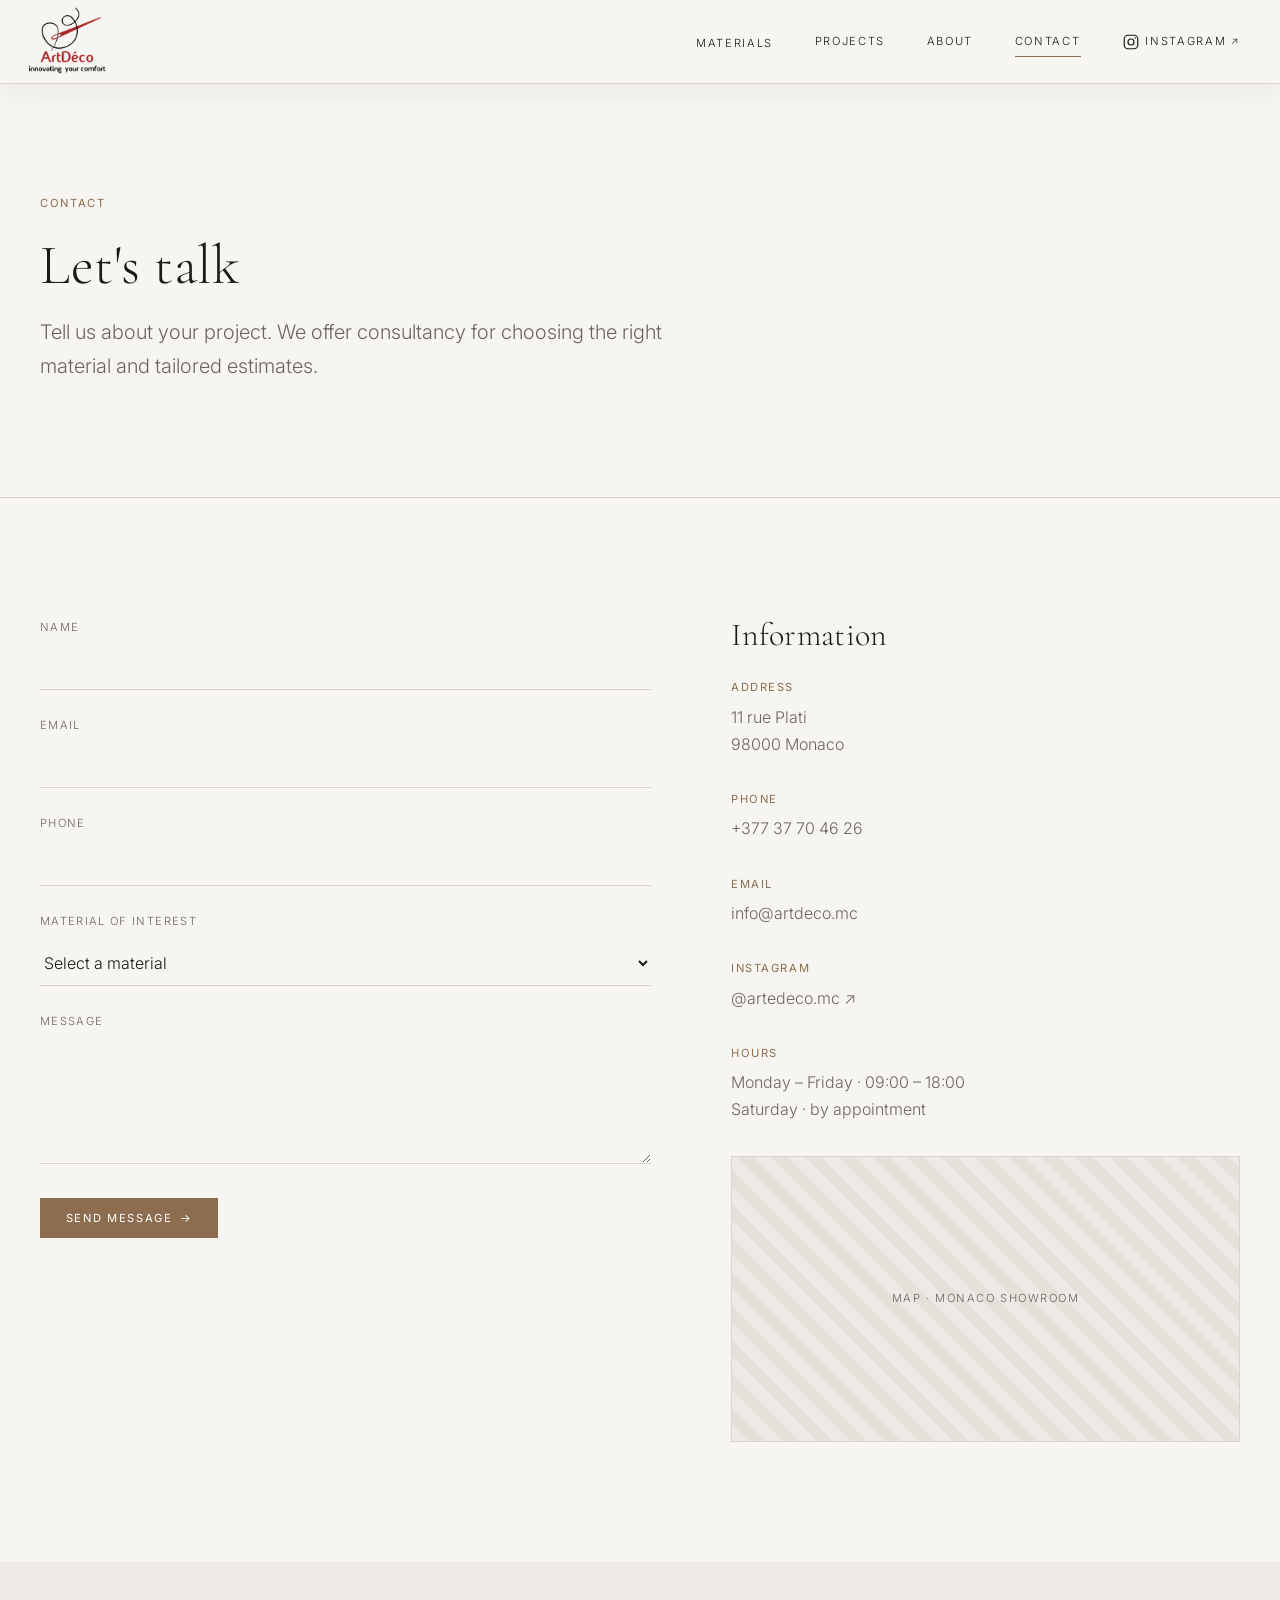
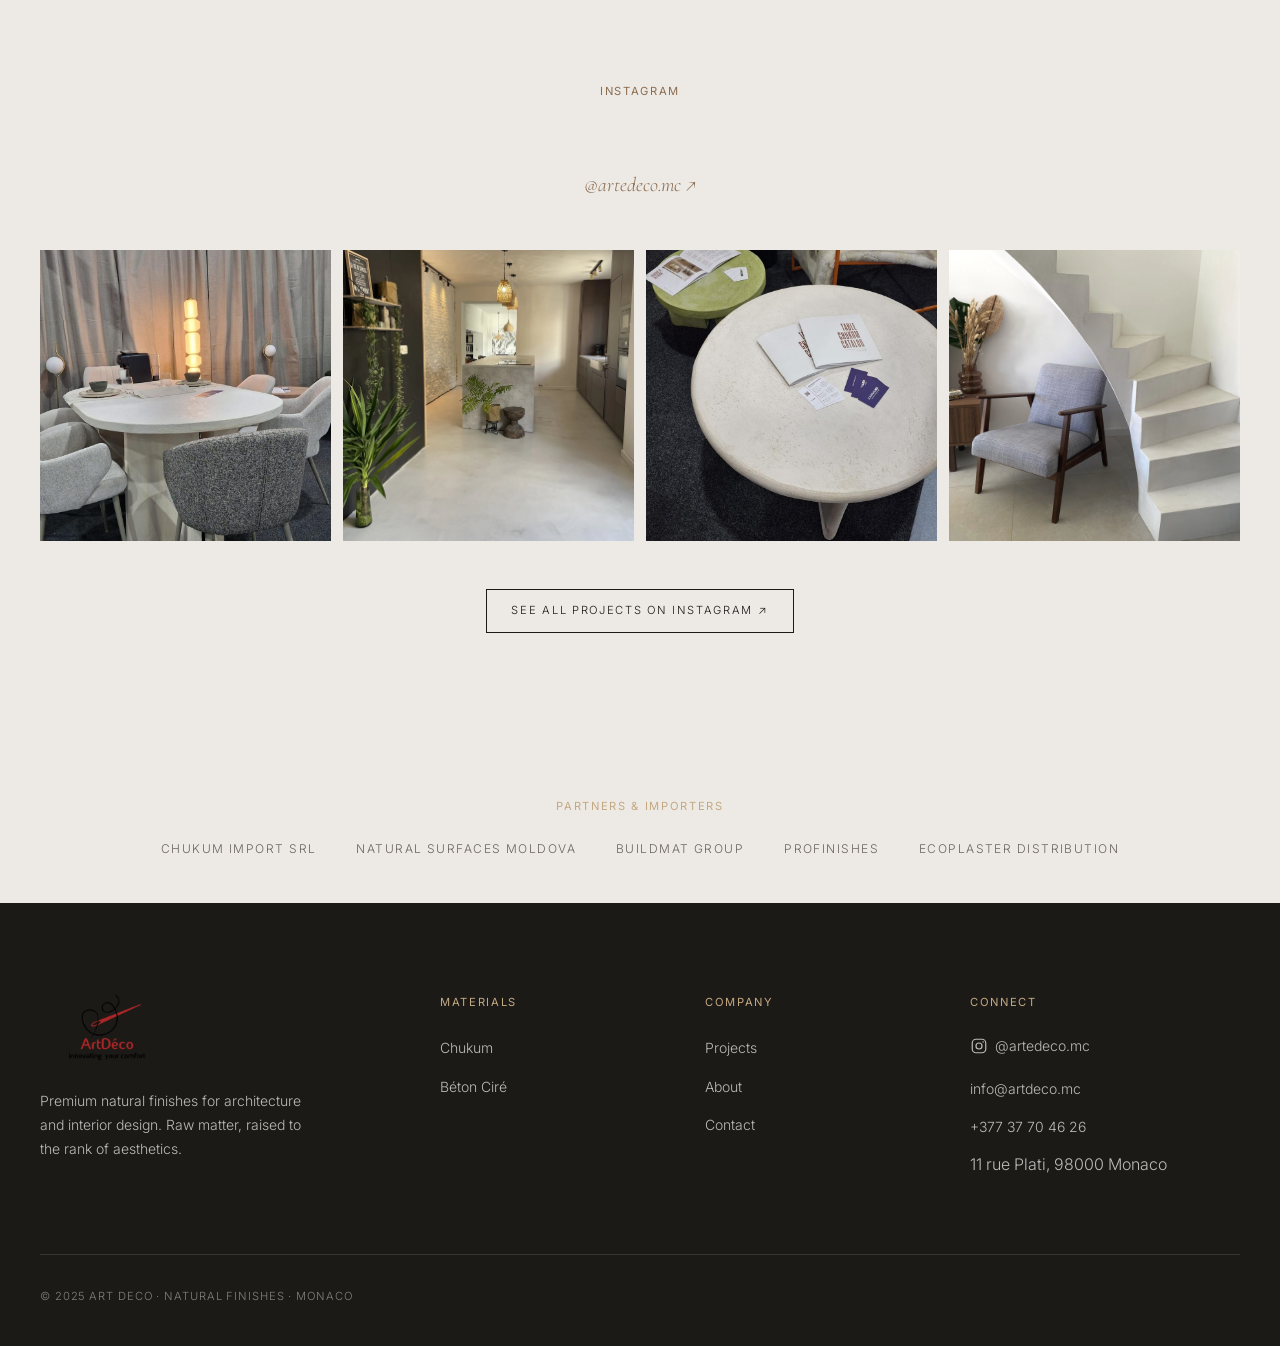
==== contact.html @ 6e1c8fa2 "first commit" ====
﻿<!DOCTYPE html>
<html lang="en">
<head>
  <meta charset="UTF-8" />
  <meta name="viewport" content="width=device-width, initial-scale=1.0" />
  <title>Contact — Art Deco</title>
  <meta name="description" content="Contact Art Deco in Monaco for consultancy and tailored quotes on Chukum and Béton Ciré." />
  <link rel="preconnect" href="https://fonts.googleapis.com" />
  <link rel="preconnect" href="https://fonts.gstatic.com" crossorigin />
  <link href="https://fonts.googleapis.com/css2?family=Cormorant+Garamond:ital,wght@0,300;0,400;0,600;1,300;1,400&family=Inter:wght@300;400&display=swap" rel="stylesheet" />
  <link rel="stylesheet" href="css/style.css" />
  <link rel="icon" type="image/svg+xml" href="images/logo/favicon.svg" />
  <link rel="icon" type="image/png" sizes="32x32" href="images/logo/favicon-32.png" />
  <link rel="icon" type="image/png" sizes="16x16" href="images/logo/favicon-16.png" />
</head>
<body>

  <header class="site-header solid">
    <div class="header-inner">
      <a href="index.html" class="logo"><img src="images/logo/logo-color.png" alt="Art Deco" class="logo-img" /></a>
      <nav class="main-nav" aria-label="Main navigation">
        <div class="has-mega">
          <a href="materiale.html" class="nav-link">Materials</a>
          <div class="mega-menu"><div class="mega-grid mega-grid--duo">
            <a href="material-chukum.html" class="mega-card"><div class="mega-thumb"><img src="poze%20chukum/WhatsApp%20Image%202026-05-12%20at%2009.40.22.jpeg" alt="Chukum texture" /></div><h4>Chukum</h4><p>Natural Mayan plaster</p></a>
            <a href="material-beton-cire.html" class="mega-card"><div class="mega-thumb"><img src="poze%20beton%20cire/BetonCire_SEO.jpg" alt="Béton Ciré texture" /></div><h4>Béton Ciré</h4><p>Contemporary continuous finish</p></a>
          </div>
          <hr style="border:none;border-top:1px solid var(--color-border);margin:16px 0 12px;" />
          <p style="font-size:10px;letter-spacing:0.12em;text-transform:uppercase;color:var(--color-text-muted,#9a9590);margin:0 0 10px;font-family:var(--font-body);">Accessible Alternatives</p>
          <div style="display:grid;grid-template-columns:1fr 1fr;gap:6px 20px;">
            <a href="material-tadelakt.html" style="font-family:var(--font-body);font-size:var(--text-xs,0.75rem);color:var(--color-ink);text-decoration:none;padding:4px 0;letter-spacing:0.06em;text-transform:uppercase;">Tadelakt</a>
            <a href="material-marmorino.html" style="font-family:var(--font-body);font-size:var(--text-xs,0.75rem);color:var(--color-ink);text-decoration:none;padding:4px 0;letter-spacing:0.06em;text-transform:uppercase;">Marmorino</a>
            <a href="material-microciment.html" style="font-family:var(--font-body);font-size:var(--text-xs,0.75rem);color:var(--color-ink);text-decoration:none;padding:4px 0;letter-spacing:0.06em;text-transform:uppercase;">Microciment</a>
            <a href="material-var-argila.html" style="font-family:var(--font-body);font-size:var(--text-xs,0.75rem);color:var(--color-ink);text-decoration:none;padding:4px 0;letter-spacing:0.06em;text-transform:uppercase;">Lime + Clay</a>
            <a href="material-canepa-var.html" style="font-family:var(--font-body);font-size:var(--text-xs,0.75rem);color:var(--color-ink);text-decoration:none;padding:4px 0;letter-spacing:0.06em;text-transform:uppercase;">Hemp + Lime</a>
          </div>
          </div>
        </div>
        <a href="proiecte.html" class="nav-link">Projects</a>
        <a href="despre.html" class="nav-link">About</a>
        <a href="contact.html" class="nav-link is-active">Contact</a>
        <a href="https://www.instagram.com/artedeco.mc/" target="_blank" rel="noopener noreferrer" class="nav-link nav-social" aria-label="Instagram @artedeco.mc">
          <svg viewBox="0 0 24 24" fill="none" stroke="currentColor" stroke-width="1.6" aria-hidden="true"><rect x="3" y="3" width="18" height="18" rx="5"/><circle cx="12" cy="12" r="4"/><circle cx="17.5" cy="6.5" r="1" fill="currentColor" stroke="none"/></svg>
          Instagram <span class="ext">↗</span>
        </a>
      </nav>
      <button class="hamburger" aria-label="Open menu" aria-expanded="false"><span></span><span></span><span></span></button>
    </div>
  </header>

  <nav class="mobile-nav" aria-label="Mobile navigation">
    <a href="materiale.html">Materials</a>
    <a href="material-tadelakt.html">Tadelakt</a>
    <a href="material-marmorino.html">Marmorino</a>
    <a href="material-microciment.html">Microciment</a>
    <a href="material-var-argila.html">Lime + Clay</a>
    <a href="material-canepa-var.html">Hemp + Lime</a>
    <a href="proiecte.html">Projects</a><a href="despre.html">About</a><a href="contact.html">Contact</a><a href="https://www.instagram.com/artedeco.mc/" target="_blank" rel="noopener noreferrer">Instagram ↗</a>
  </nav>

  <section class="page-hero">
    <div class="container">
      <p class="eyebrow">Contact</p>
      <h1>Let's talk</h1>
      <p class="lead">Tell us about your project. We offer consultancy for choosing the right material and tailored estimates.</p>
    </div>
  </section>

  <section class="section">
    <div class="container">
      <div class="contact-split">
        <!-- FORM -->
        <form class="contact-form" novalidate>
          <div class="form-row">
            <label for="name">Name</label>
            <input type="text" id="name" name="name" autocomplete="name" required />
          </div>
          <div class="form-row">
            <label for="email">Email</label>
            <input type="email" id="email" name="email" autocomplete="email" required />
          </div>
          <div class="form-row">
            <label for="phone">Phone</label>
            <input type="tel" id="phone" name="phone" autocomplete="tel" />
          </div>
          <div class="form-row">
            <label for="material">Material of interest</label>
            <select id="material" name="material">
              <option value="">Select a material</option>
              <option value="chukum">Chukum</option>
              <option value="beton-cire">Béton Ciré</option>
              <option value="both">Both</option>
            </select>
          </div>
          <div class="form-row">
            <label for="message">Message</label>
            <textarea id="message" name="message" rows="5"></textarea>
          </div>
          <button type="submit" class="btn btn--accent">Send message <span class="arrow">→</span></button>
          <p class="form-note" role="status" aria-live="polite" style="margin-top:1.2rem;font-size:var(--text-sm);"></p>
        </form>

        <!-- INFO -->
        <div class="contact-info reveal">
          <h3>Information</h3>
          <div class="contact-block">
            <h5>Address</h5>
            <p>11 rue Plati<br />98000 Monaco</p>
          </div>
          <div class="contact-block">
            <h5>Phone</h5>
            <p><a href="tel:+37737704626">+377 37 70 46 26</a></p>
          </div>
          <div class="contact-block">
            <h5>Email</h5>
            <p><a href="mailto:info@artdeco.mc">info@artdeco.mc</a></p>
          </div>
          <div class="contact-block">
            <h5>Instagram</h5>
            <p><a href="https://www.instagram.com/artedeco.mc/" target="_blank" rel="noopener noreferrer">@artedeco.mc ↗</a></p>
          </div>
          <div class="contact-block">
            <h5>Hours</h5>
            <p>Monday – Friday · 09:00 – 18:00<br />Saturday · by appointment</p>
          </div>
          <div class="map-placeholder" aria-label="Showroom location map">Map · Monaco Showroom</div>
        </div>
      </div>
    </div>
  </section>

  <!-- INSTAGRAM -->
  <section class="instagram-section section--surface">
    <div class="container">
      <p class="eyebrow">Instagram</p>
      <h2 class="section-title reveal">Follow the process</h2>
      <p class="instagram-handle reveal">
        <a href="https://www.instagram.com/artedeco.mc/" target="_blank" rel="noopener noreferrer">@artedeco.mc ↗</a>
      </p>
      <div class="instagram-grid reveal">
        <a href="https://www.instagram.com/artedeco.mc/" target="_blank" rel="noopener noreferrer" class="ig-item"><img src="poze%20chukum/WhatsApp%20Image%202026-05-12%20at%2009.40.25%20(3).jpeg" alt="Chukum project" /><span class="ig-icon"><svg width="30" height="30" viewBox="0 0 24 24" fill="none" stroke="currentColor" stroke-width="1.6"><rect x="3" y="3" width="18" height="18" rx="5"/><circle cx="12" cy="12" r="4"/><circle cx="17.5" cy="6.5" r="1" fill="currentColor" stroke="none"/></svg></span></a>
        <a href="https://www.instagram.com/artedeco.mc/" target="_blank" rel="noopener noreferrer" class="ig-item"><img src="poze%20beton%20cire/5636.webp" alt="Béton Ciré project" /><span class="ig-icon"><svg width="30" height="30" viewBox="0 0 24 24" fill="none" stroke="currentColor" stroke-width="1.6"><rect x="3" y="3" width="18" height="18" rx="5"/><circle cx="12" cy="12" r="4"/><circle cx="17.5" cy="6.5" r="1" fill="currentColor" stroke="none"/></svg></span></a>
        <a href="https://www.instagram.com/artedeco.mc/" target="_blank" rel="noopener noreferrer" class="ig-item"><img src="poze%20chukum/WhatsApp%20Image%202026-05-12%20at%2009.40.25%20(4).jpeg" alt="Finish texture" /><span class="ig-icon"><svg width="30" height="30" viewBox="0 0 24 24" fill="none" stroke="currentColor" stroke-width="1.6"><rect x="3" y="3" width="18" height="18" rx="5"/><circle cx="12" cy="12" r="4"/><circle cx="17.5" cy="6.5" r="1" fill="currentColor" stroke="none"/></svg></span></a>
        <a href="https://www.instagram.com/artedeco.mc/" target="_blank" rel="noopener noreferrer" class="ig-item"><img src="poze%20beton%20cire/5839.webp" alt="Material application" /><span class="ig-icon"><svg width="30" height="30" viewBox="0 0 24 24" fill="none" stroke="currentColor" stroke-width="1.6"><rect x="3" y="3" width="18" height="18" rx="5"/><circle cx="12" cy="12" r="4"/><circle cx="17.5" cy="6.5" r="1" fill="currentColor" stroke="none"/></svg></span></a>
      </div>
      <a href="https://www.instagram.com/artedeco.mc/" target="_blank" rel="noopener noreferrer" class="btn-outline">See all projects on Instagram ↗</a>
    </div>
  </section>

  <section class="partners-strip">
    <p class="eyebrow">Partners &amp; Importers</p>
    <div class="partners-list"><span>Chukum Import SRL</span><span>Natural Surfaces Moldova</span><span>BuildMat Group</span><span>ProFinishes</span><span>EcoPlaster Distribution</span></div>
  </section>

  <footer class="site-footer">
    <div class="container">
      <div class="footer-grid">
        <div class="footer-col"><a href="index.html" class="logo"><img src="images/logo/logo-color.png" alt="Art Deco" class="logo-img" /></a><p class="footer-tag">Premium natural finishes for architecture and interior design. Raw matter, raised to the rank of aesthetics.</p></div>
        <div class="footer-col"><h5>Materials</h5><ul><li><a href="material-chukum.html">Chukum</a></li><li><a href="material-beton-cire.html">Béton Ciré</a></li></ul></div>
        <div class="footer-col"><h5>Company</h5><ul><li><a href="proiecte.html">Projects</a></li><li><a href="despre.html">About</a></li><li><a href="contact.html">Contact</a></li></ul></div>
        <div class="footer-col footer-social"><h5>Connect</h5><ul><li><a href="https://www.instagram.com/artedeco.mc/" target="_blank" rel="noopener noreferrer"><svg viewBox="0 0 24 24" fill="none" stroke="currentColor" stroke-width="1.6" aria-hidden="true"><rect x="3" y="3" width="18" height="18" rx="5"/><circle cx="12" cy="12" r="4"/><circle cx="17.5" cy="6.5" r="1" fill="currentColor" stroke="none"/></svg>@artedeco.mc</a></li><li><a href="mailto:info@artdeco.mc">info@artdeco.mc</a></li><li><a href="tel:+37737704626">+377 37 70 46 26</a></li><li>11 rue Plati, 98000 Monaco</li></ul></div>
      </div>
      <div class="footer-bottom">© 2025 Art Deco · Natural Finishes · Monaco</div>
    </div>
  </footer>

  <script src="js/main.js"></script>
</body>
</html>
---- css/style.css ----
/* ===========================================================
   ART DECO — Finisaje Naturale
   Global stylesheet (vanilla CSS)
   =========================================================== */

/* ---------- DESIGN TOKENS ---------- */
:root {
  /* Colors */
  --color-bg: #F7F5F2;
  --color-surface: #EDEAE5;
  --color-ink: #1C1A17;
  --color-ink-muted: #6B6560;
  --color-accent: #8C6D4F;
  --color-accent-light: #C4A882;
  --color-border: #D9D4CE;
  --color-white: #FFFFFF;

  /* Typography scale */
  --text-xs: 0.7rem;
  --text-sm: 0.875rem;
  --text-base: 1rem;
  --text-lg: 1.25rem;
  --text-xl: 2rem;
  --text-2xl: 3.5rem;
  --text-3xl: 6rem;

  /* Fonts */
  --font-display: 'Cormorant Garamond', Georgia, serif;
  --font-body: 'Inter', system-ui, sans-serif;

  /* Layout */
  --max-width: 1400px;
  --gutter: 40px;
  --header-h: 84px;

  /* Motion */
  --ease: cubic-bezier(0.22, 0.61, 0.36, 1);
}

/* ---------- RESET ---------- */
*,
*::before,
*::after { box-sizing: border-box; }

html { scroll-behavior: smooth; -webkit-text-size-adjust: 100%; }

body {
  margin: 0;
  font-family: var(--font-body);
  font-weight: 300;
  font-size: var(--text-base);
  line-height: 1.7;
  color: var(--color-ink);
  background: var(--color-bg);
  -webkit-font-smoothing: antialiased;
  text-rendering: optimizeLegibility;
}

img { display: block; max-width: 100%; height: auto; }

a { color: inherit; text-decoration: none; transition: color 0.3s var(--ease); }

h1, h2, h3, h4 {
  font-family: var(--font-display);
  font-weight: 300;
  margin: 0;
  line-height: 1.08;
  letter-spacing: 0.01em;
}

p { margin: 0 0 1.2em; }

button { font-family: inherit; cursor: pointer; }

/* Visible focus for accessibility */
a:focus-visible,
button:focus-visible,
input:focus-visible,
select:focus-visible,
textarea:focus-visible {
  outline: 2px solid var(--color-accent);
  outline-offset: 3px;
}

/* ---------- HELPERS ---------- */
.container {
  max-width: var(--max-width);
  margin: 0 auto;
  padding: 0 var(--gutter);
  width: 100%;
}

.eyebrow {
  font-family: var(--font-body);
  font-weight: 400;
  font-size: var(--text-xs);
  text-transform: uppercase;
  letter-spacing: 0.15em;
  color: var(--color-accent);
  margin: 0 0 1.4rem;
}

.section {
  padding: 120px 0;
}

.section--surface { background: var(--color-surface); }

.section-title {
  font-size: var(--text-xl);
  font-weight: 300;
  max-width: 18ch;
}

.lead {
  font-size: var(--text-lg);
  font-weight: 300;
  color: var(--color-ink-muted);
  max-width: 60ch;
}

.italic { font-style: italic; }

/* ---------- BUTTONS ---------- */
.btn {
  display: inline-flex;
  align-items: center;
  gap: 0.6em;
  font-family: var(--font-body);
  font-size: var(--text-xs);
  text-transform: uppercase;
  letter-spacing: 0.15em;
  padding: 1.05em 2.2em;
  border: 1px solid var(--color-ink);
  background: transparent;
  color: var(--color-ink);
  transition: background 0.4s var(--ease), color 0.4s var(--ease), border-color 0.4s var(--ease);
}
.btn:hover { background: var(--color-ink); color: var(--color-white); }

.btn--light { border-color: var(--color-white); color: var(--color-white); }
.btn--light:hover { background: var(--color-white); color: var(--color-ink); }

.btn--accent { border-color: var(--color-accent); background: var(--color-accent); color: var(--color-white); }
.btn--accent:hover { background: transparent; color: var(--color-accent); }

.text-link {
  font-family: var(--font-body);
  font-size: var(--text-xs);
  text-transform: uppercase;
  letter-spacing: 0.14em;
  color: var(--color-ink);
  display: inline-flex;
  align-items: center;
  gap: 0.5em;
}
.text-link .arrow { transition: transform 0.35s var(--ease); }
.text-link:hover { color: var(--color-accent); }
.text-link:hover .arrow { transform: translateX(6px); }

/* ===========================================================
   HEADER / NAV
   =========================================================== */
.site-header {
  position: fixed;
  top: 0; left: 0; right: 0;
  z-index: 100;
  height: var(--header-h);
  display: flex;
  align-items: center;
  border-bottom: 1px solid var(--color-border);
  background: transparent;
  transition: background 0.4s var(--ease), box-shadow 0.4s var(--ease), border-color 0.4s var(--ease);
}
.site-header.scrolled,
.site-header.solid {
  background: var(--color-bg);
  box-shadow: 0 6px 30px rgba(28, 26, 23, 0.06);
}
/* When over a dark hero, text is white until scrolled */
.site-header.on-dark:not(.scrolled) { color: var(--color-white); border-color: transparent; }
.site-header.on-dark:not(.scrolled) .nav-link { color: var(--color-white); }
.site-header.on-dark:not(.scrolled) .logo-img { filter: none; }
.site-header.on-dark:not(.scrolled) .hamburger span { background: var(--color-white); }

.header-inner {
  display: flex;
  align-items: center;
  justify-content: flex-start;
  width: 100%;
  padding: 0 var(--gutter) 0 0;
}

.logo {
  white-space: nowrap;
  display: inline-flex;
  align-items: center;
  margin-right: auto;
  flex-shrink: 0;
  padding-left: 20px;
}
.logo-img {
  height: 72px;
  width: auto;
  display: block;
  transition: filter 0.4s var(--ease);
}

.main-nav { display: flex; align-items: center; gap: 2.6rem; }

.nav-link {
  font-family: var(--font-body);
  font-size: var(--text-xs);
  text-transform: uppercase;
  letter-spacing: 0.15em;
  color: var(--color-ink);
  position: relative;
  padding: 0.4rem 0;
}
.nav-link::after {
  content: '';
  position: absolute;
  left: 0; bottom: 0;
  width: 0; height: 1px;
  background: var(--color-accent);
  transition: width 0.35s var(--ease);
}
.nav-link:hover::after,
.nav-link.is-active::after { width: 100%; }
.nav-link:hover { color: var(--color-accent); }

/* Mega menu */
.has-mega { position: static; }
.mega-menu {
  position: absolute;
  top: var(--header-h);
  left: 0; right: 0;
  background: var(--color-bg);
  border-top: 1px solid var(--color-border);
  border-bottom: 1px solid var(--color-border);
  box-shadow: 0 24px 50px rgba(28,26,23,0.08);
  opacity: 0;
  visibility: hidden;
  transform: translateY(-10px);
  transition: opacity 0.35s var(--ease), transform 0.35s var(--ease), visibility 0.35s;
  z-index: 90;
}
.has-mega.open .mega-menu { opacity: 1; visibility: visible; transform: translateY(0); }

.mega-grid {
  max-width: var(--max-width);
  margin: 0 auto;
  padding: 48px var(--gutter);
  display: grid;
  grid-template-columns: repeat(4, 1fr);
  gap: 32px;
}
.mega-card { display: block; color: var(--color-ink); }
.mega-thumb {
  aspect-ratio: 4 / 3;
  overflow: hidden;
  margin-bottom: 1rem;
  background: var(--color-surface);
}
.mega-thumb img {
  width: 100%; height: 100%;
  object-fit: cover;
  transition: transform 0.6s var(--ease);
}
.mega-card:hover .mega-thumb img { transform: scale(1.06); }
.mega-card h4 { font-size: 1.5rem; margin-bottom: 0.25rem; }
.mega-card p {
  font-size: var(--text-xs);
  text-transform: uppercase;
  letter-spacing: 0.12em;
  color: var(--color-ink-muted);
  margin: 0;
}

/* Hamburger */
.hamburger {
  display: none;
  flex-direction: column;
  justify-content: center;
  gap: 5px;
  width: 32px; height: 32px;
  background: none; border: none;
  padding: 0;
}
.hamburger span {
  display: block;
  width: 26px; height: 1.5px;
  background: var(--color-ink);
  transition: transform 0.35s var(--ease), opacity 0.3s var(--ease);
}

/* Mobile fullscreen overlay nav */
.mobile-nav {
  position: fixed;
  inset: 0;
  background: var(--color-bg);
  z-index: 99;
  display: flex;
  flex-direction: column;
  justify-content: center;
  padding: var(--gutter);
  transform: translateY(-100%);
  transition: transform 0.5s var(--ease);
}
.mobile-nav.open { transform: translateY(0); }
.mobile-nav a {
  font-family: var(--font-display);
  font-size: 2.4rem;
  font-weight: 300;
  padding: 0.4rem 0;
  border-bottom: 1px solid var(--color-border);
}
.mobile-nav a:hover { color: var(--color-accent); }

/* ===========================================================
   HERO
   =========================================================== */
.hero {
  position: relative;
  min-height: 100vh;
  display: flex;
  align-items: center;
  justify-content: center;
  text-align: center;
  color: var(--color-white);
  overflow: hidden;
}
.hero__bg {
  position: absolute;
  inset: 0;
  background-size: cover;
  background-position: center;
  z-index: 0;
}
.hero__bg::after {
  content: '';
  position: absolute;
  inset: 0;
  background: linear-gradient(180deg, rgba(28,26,23,0.35) 0%, rgba(28,26,23,0.5) 100%);
}
.hero__inner { position: relative; z-index: 2; padding: 0 var(--gutter); max-width: 60rem; }
.hero .eyebrow { color: rgba(255,255,255,0.85); }
.hero h1 {
  font-size: var(--text-2xl);
  font-weight: 300;
  margin-bottom: 2.2rem;
}
.hero__cta { margin-top: 0.6rem; }

.scroll-indicator {
  position: absolute;
  bottom: 36px; left: 50%;
  transform: translateX(-50%);
  z-index: 2;
  width: 1px; height: 64px;
  background: rgba(255,255,255,0.4);
  overflow: hidden;
}
.scroll-indicator::after {
  content: '';
  position: absolute;
  top: -64px; left: 0;
  width: 1px; height: 64px;
  background: var(--color-white);
  animation: scrollLine 2.2s var(--ease) infinite;
}
@keyframes scrollLine {
  0% { transform: translateY(0); }
  100% { transform: translateY(128px); }
}

/* Texture gradient backgrounds (placeholder feel) */
.tex-chukum { background:
  radial-gradient(circle at 30% 20%, #b89b7c, transparent 60%),
  radial-gradient(circle at 70% 70%, #9c7d5c, transparent 55%),
  linear-gradient(135deg, #a98a68 0%, #8c6d4f 100%); }
.tex-stucco { background:
  radial-gradient(circle at 25% 25%, #e8e2d8, transparent 55%),
  linear-gradient(135deg, #cfc6b8 0%, #a89c89 100%); }
.tex-tadelakt { background:
  radial-gradient(circle at 40% 30%, #c9a27a, transparent 60%),
  linear-gradient(135deg, #9a7a58 0%, #6f5740 100%); }
.tex-microcement { background:
  radial-gradient(circle at 35% 25%, #c8c5c0, transparent 55%),
  linear-gradient(135deg, #aaa69f 0%, #7d7a74 100%); }

/* ===========================================================
   PAGE HERO (interior simple)
   =========================================================== */
.page-hero {
  padding: calc(var(--header-h) + 110px) 0 90px;
  border-bottom: 1px solid var(--color-border);
}
.page-hero h1 { font-size: var(--text-2xl); margin-bottom: 1.2rem; }
.page-hero .lead { max-width: 52ch; }

/* ===========================================================
   MATERIALS GRID (homepage + materiale)
   =========================================================== */
.section-head {
  display: flex;
  align-items: flex-end;
  justify-content: space-between;
  gap: 2rem;
  margin-bottom: 64px;
  flex-wrap: wrap;
}

.materials-grid {
  display: grid;
  grid-template-columns: repeat(2, 1fr);
  gap: 56px 40px;
}
.material-card { display: block; color: var(--color-ink); }
.material-card__media {
  position: relative;
  aspect-ratio: 4 / 3;
  overflow: hidden;
  margin-bottom: 1.6rem;
  background: var(--color-surface);
}
.material-card__media img {
  width: 100%; height: 100%;
  object-fit: cover;
  transition: transform 0.6s var(--ease);
}
.material-card__media::after {
  content: '';
  position: absolute;
  inset: 0;
  background: var(--color-accent);
  opacity: 0;
  mix-blend-mode: multiply;
  transition: opacity 0.5s var(--ease);
}
.material-card:hover .material-card__media img { transform: scale(1.03); }
.material-card:hover .material-card__media::after { opacity: 0.14; }
.material-card .eyebrow { margin-bottom: 0.7rem; }
.material-card h3 { font-size: 2rem; margin-bottom: 0.6rem; }
.material-card p {
  color: var(--color-ink-muted);
  font-size: var(--text-sm);
  max-width: 42ch;
  margin-bottom: 1.1rem;
}

/* ===========================================================
   RECENT PROJECTS (asymmetric)
   =========================================================== */
.projects-feature {
  display: grid;
  grid-template-columns: 1.5fr 1fr;
  gap: 28px;
}
.projects-feature__col { display: flex; flex-direction: column; gap: 28px; }
.project-tile {
  position: relative;
  overflow: hidden;
  background: var(--color-surface);
  display: block;
  color: var(--color-white);
}
.project-tile img {
  width: 100%; height: 100%;
  object-fit: cover;
  transition: transform 0.7s var(--ease);
}
.project-tile--lg { aspect-ratio: 3 / 4; }
.project-tile--sm { aspect-ratio: 3 / 2.2; }
.project-tile:hover img { transform: scale(1.04); }
.project-tile__caption {
  position: absolute;
  left: 0; bottom: 0; right: 0;
  padding: 28px;
  background: linear-gradient(0deg, rgba(28,26,23,0.7), transparent);
}
.project-tile__caption h4 { font-size: 1.6rem; margin-bottom: 0.2rem; }
.project-tile__caption p {
  margin: 0;
  font-size: var(--text-xs);
  text-transform: uppercase;
  letter-spacing: 0.12em;
  color: rgba(255,255,255,0.85);
}

/* ===========================================================
   WHY (3 columns)
   =========================================================== */
.why-grid {
  display: grid;
  grid-template-columns: repeat(3, 1fr);
  gap: 56px;
}
.why-col .why-icon { margin-bottom: 1.6rem; color: var(--color-accent); }
.why-col h3 { font-size: 1.7rem; margin-bottom: 0.8rem; }
.why-col p { color: var(--color-ink-muted); font-size: var(--text-sm); }

/* ===========================================================
   PARTNERS STRIP
   =========================================================== */
.partners-strip {
  background: var(--color-surface);
  padding: 44px 0;
  text-align: center;
}
.partners-strip .eyebrow { color: var(--color-accent-light); margin-bottom: 1.4rem; }
.partners-list {
  display: flex;
  flex-wrap: wrap;
  justify-content: center;
  gap: 16px 40px;
  max-width: var(--max-width);
  margin: 0 auto;
  padding: 0 var(--gutter);
}
.partners-list span {
  font-size: 0.75rem;
  text-transform: uppercase;
  letter-spacing: 0.12em;
  color: var(--color-ink-muted);
}

/* ===========================================================
   FOOTER
   =========================================================== */
.site-footer {
  background: var(--color-ink);
  color: rgba(255,255,255,0.7);
  padding: 90px 0 40px;
}
.footer-grid {
  display: grid;
  grid-template-columns: 1.6fr 1fr 1fr 1.2fr;
  gap: 40px;
  padding-bottom: 64px;
  border-bottom: 1px solid rgba(255,255,255,0.12);
}
.footer-grid .logo-img { filter: none; }
.footer-tag { margin-top: 1rem; max-width: 30ch; font-size: var(--text-sm); }
.footer-col h5 {
  font-family: var(--font-body);
  font-weight: 400;
  font-size: var(--text-xs);
  text-transform: uppercase;
  letter-spacing: 0.15em;
  color: var(--color-accent-light);
  margin: 0 0 1.4rem;
}
.footer-col ul { list-style: none; margin: 0; padding: 0; }
.footer-col li { margin-bottom: 0.7rem; }
.footer-col a { font-size: var(--text-sm); color: rgba(255,255,255,0.7); }
.footer-col a:hover { color: var(--color-white); }
.footer-bottom {
  padding-top: 32px;
  font-size: var(--text-xs);
  letter-spacing: 0.08em;
  color: rgba(255,255,255,0.45);
  text-transform: uppercase;
}

/* ===========================================================
   FILTER BAR
   =========================================================== */
.filter-bar {
  display: flex;
  flex-wrap: wrap;
  gap: 10px 28px;
  margin-bottom: 56px;
  border-bottom: 1px solid var(--color-border);
  padding-bottom: 24px;
}
.filter-btn {
  background: none; border: none; padding: 0.3rem 0;
  font-family: var(--font-body);
  font-size: var(--text-xs);
  text-transform: uppercase;
  letter-spacing: 0.14em;
  color: var(--color-ink-muted);
  position: relative;
  transition: color 0.3s var(--ease);
}
.filter-btn::after {
  content: '';
  position: absolute; left: 0; bottom: -2px;
  width: 0; height: 1px; background: var(--color-accent);
  transition: width 0.3s var(--ease);
}
.filter-btn:hover { color: var(--color-ink); }
.filter-btn.is-active { color: var(--color-ink); }
.filter-btn.is-active::after { width: 100%; }

/* ===========================================================
   MATERIAL DETAIL PAGE
   =========================================================== */
.breadcrumb {
  padding: calc(var(--header-h) + 28px) 0 0;
  font-size: var(--text-xs);
  text-transform: uppercase;
  letter-spacing: 0.12em;
  color: var(--color-ink-muted);
}
.breadcrumb a:hover { color: var(--color-accent); }

.material-hero {
  display: grid;
  grid-template-columns: 6fr 4fr;
  min-height: 82vh;
  align-items: stretch;
  gap: 0;
  margin-top: 28px;
}
.material-hero__media { position: relative; overflow: hidden; min-height: 60vh; }
.material-hero__media img,
.material-hero__media > .tex-fill {
  position: absolute; inset: 0;
  width: 100%; height: 100%;
  object-fit: cover;
}
.material-hero__body {
  padding: 80px;
  display: flex;
  flex-direction: column;
  justify-content: center;
  background: var(--color-surface);
}
.material-hero__body h1 { font-size: var(--text-2xl); margin-bottom: 0.6rem; }
.material-hero__sub {
  font-family: var(--font-display);
  font-style: italic;
  font-size: var(--text-lg);
  color: var(--color-accent);
  margin-bottom: 2rem;
}
.material-hero__body p { color: var(--color-ink-muted); margin-bottom: 2.4rem; }

.separator { height: 1px; background: var(--color-border); border: 0; margin: 0; }

/* Story two-column */
.story-grid {
  display: grid;
  grid-template-columns: 1fr 1fr;
  gap: 80px;
  align-items: center;
}
.story-grid .story-text h2 { font-size: var(--text-xl); margin-bottom: 1.6rem; }
.story-grid .story-text p { color: var(--color-ink-muted); }
.story-grid .story-media {
  aspect-ratio: 4 / 5;
  overflow: hidden;
  background: var(--color-surface);
}
.story-grid .story-media img { width: 100%; height: 100%; object-fit: cover; }

/* Finishes gallery */
.finishes-grid {
  display: grid;
  grid-template-columns: repeat(4, 1fr);
  gap: 28px;
}
.finish-card .finish-swatch {
  aspect-ratio: 1 / 1;
  overflow: hidden;
  margin-bottom: 1rem;
  background: var(--color-surface);
}
.finish-card .finish-swatch img,
.finish-card .finish-swatch > div { width: 100%; height: 100%; object-fit: cover; }
.finish-card p {
  margin: 0;
  font-size: var(--text-sm);
  letter-spacing: 0.02em;
}

/* Technical properties */
.props-grid {
  display: grid;
  grid-template-columns: repeat(4, 1fr);
  gap: 28px;
}
.prop-card {
  border: 1px solid var(--color-border);
  padding: 36px 30px;
  background: var(--color-white);
}
.prop-card .why-icon { color: var(--color-accent); margin-bottom: 1.2rem; }
.prop-card h4 { font-size: 1.4rem; margin-bottom: 0.4rem; }
.prop-card p { margin: 0; font-size: var(--text-sm); color: var(--color-ink-muted); }

/* Applications */
.applications-grid {
  display: grid;
  grid-template-columns: repeat(4, 1fr);
  gap: 24px;
}
.application-card {
  position: relative;
  aspect-ratio: 3 / 4;
  overflow: hidden;
  color: var(--color-white);
}
.application-card img { width: 100%; height: 100%; object-fit: cover; transition: transform 0.6s var(--ease); }
.application-card:hover img { transform: scale(1.05); }
.application-card span {
  position: absolute; left: 0; bottom: 0; right: 0;
  padding: 22px;
  background: linear-gradient(0deg, rgba(28,26,23,0.65), transparent);
  font-size: var(--text-xs);
  text-transform: uppercase;
  letter-spacing: 0.14em;
}

/* Slider */
.slider {
  display: grid;
  grid-template-columns: repeat(3, 1fr);
  gap: 28px;
}
.slide img { width: 100%; aspect-ratio: 4/3; object-fit: cover; margin-bottom: 1rem; }
.slide h4 { font-size: 1.4rem; margin-bottom: 0.2rem; }
.slide p { margin: 0; font-size: var(--text-xs); text-transform: uppercase; letter-spacing: 0.12em; color: var(--color-ink-muted); }

/* CTA band */
.cta-band {
  background: var(--color-accent);
  color: var(--color-white);
  text-align: center;
  padding: 110px var(--gutter);
}
.cta-band h2 { font-size: var(--text-xl); margin-bottom: 2rem; max-width: 22ch; margin-inline: auto; }

/* ===========================================================
   PROJECTS PAGE
   =========================================================== */
.projects-masonry {
  columns: 3;
  column-gap: 28px;
}
.projects-masonry .project-card {
  break-inside: avoid;
  margin-bottom: 28px;
  position: relative;
  overflow: hidden;
  display: block;
  color: var(--color-white);
}
.project-card img { width: 100%; height: auto; display: block; transition: transform 0.7s var(--ease); }
.project-card__overlay {
  position: absolute; inset: 0;
  background: linear-gradient(0deg, rgba(28,26,23,0.75) 0%, rgba(28,26,23,0) 55%);
  display: flex;
  flex-direction: column;
  justify-content: flex-end;
  padding: 28px;
  opacity: 0;
  transition: opacity 0.45s var(--ease);
}
.project-card:hover .project-card__overlay { opacity: 1; }
.project-card:hover img { transform: scale(1.05); }
.project-card__overlay h4 { font-size: 1.6rem; margin-bottom: 0.3rem; }
.project-card__overlay p { margin: 0 0 0.8rem; font-size: var(--text-xs); text-transform: uppercase; letter-spacing: 0.12em; color: rgba(255,255,255,0.85); }
.project-card__overlay .text-link { color: var(--color-white); }

/* ===========================================================
   ABOUT PAGE
   =========================================================== */
.about-intro { display: grid; grid-template-columns: 1fr 1fr; gap: 80px; align-items: center; }
.about-intro img { width: 100%; aspect-ratio: 4/5; object-fit: cover; }
.stats-grid { display: grid; grid-template-columns: repeat(3, 1fr); gap: 40px; }
.stat .stat-num { font-family: var(--font-display); font-size: 4rem; font-weight: 300; line-height: 1; color: var(--color-accent); }
.stat p { margin: 0.6rem 0 0; font-size: var(--text-sm); text-transform: uppercase; letter-spacing: 0.1em; color: var(--color-ink-muted); }
.values-grid { display: grid; grid-template-columns: repeat(2, 1fr); gap: 56px 80px; }
.value h3 { font-size: 1.7rem; margin-bottom: 0.7rem; }
.value p { color: var(--color-ink-muted); font-size: var(--text-sm); margin: 0; }

/* ===========================================================
   CONTACT PAGE
   =========================================================== */
.contact-split { display: grid; grid-template-columns: 1.2fr 1fr; gap: 80px; }
.form-row { margin-bottom: 26px; }
.form-row label {
  display: block;
  font-size: var(--text-xs);
  text-transform: uppercase;
  letter-spacing: 0.12em;
  color: var(--color-ink-muted);
  margin-bottom: 0.6rem;
}
.form-row input,
.form-row select,
.form-row textarea {
  width: 100%;
  font-family: var(--font-body);
  font-size: var(--text-base);
  font-weight: 300;
  color: var(--color-ink);
  background: transparent;
  border: none;
  border-bottom: 1px solid var(--color-border);
  padding: 0.7rem 0;
  transition: border-color 0.3s var(--ease);
}
.form-row input:focus,
.form-row select:focus,
.form-row textarea:focus {
  outline: none;
  border-color: var(--color-accent);
}
.form-row textarea { resize: vertical; min-height: 120px; }
.contact-info h3 { font-size: var(--text-xl); margin-bottom: 1.6rem; }
.contact-block { margin-bottom: 2rem; }
.contact-block h5 {
  font-family: var(--font-body); font-weight: 400;
  font-size: var(--text-xs); text-transform: uppercase; letter-spacing: 0.14em;
  color: var(--color-accent); margin: 0 0 0.4rem;
}
.contact-block p { margin: 0; color: var(--color-ink-muted); }
.map-placeholder {
  margin-top: 2rem;
  aspect-ratio: 16 / 9;
  background:
    repeating-linear-gradient(45deg, var(--color-surface), var(--color-surface) 12px, #e4e0da 12px, #e4e0da 24px);
  border: 1px solid var(--color-border);
  display: flex; align-items: center; justify-content: center;
  font-size: var(--text-xs); text-transform: uppercase; letter-spacing: 0.14em;
  color: var(--color-ink-muted);
}

/* ===========================================================
   SCROLL REVEAL
   =========================================================== */
.reveal {
  opacity: 0;
  transform: translateY(24px);
  transition: opacity 0.9s var(--ease), transform 0.9s var(--ease);
  will-change: opacity, transform;
}
.reveal.is-visible { opacity: 1; transform: translateY(0); }

@media (prefers-reduced-motion: reduce) {
  .reveal { opacity: 1; transform: none; transition: none; }
  html { scroll-behavior: auto; }
  .scroll-indicator::after { animation: none; }
}

/* ===========================================================
   RESPONSIVE
   =========================================================== */
@media (min-width: 1024px) {
  .hero h1 { font-size: var(--text-3xl); }
}

@media (max-width: 1024px) {
  .mega-grid { grid-template-columns: repeat(2, 1fr); }
  .footer-grid { grid-template-columns: 1fr 1fr; gap: 48px; }
  .why-grid { grid-template-columns: 1fr; gap: 48px; }
  .props-grid { grid-template-columns: repeat(2, 1fr); }
  .finishes-grid { grid-template-columns: repeat(2, 1fr); }
  .applications-grid { grid-template-columns: repeat(2, 1fr); }
  .projects-masonry { columns: 2; }
}

@media (max-width: 768px) {
  :root { --gutter: 22px; }
  .section { padding: 60px 0; }
  .main-nav { display: none; }
  .hamburger { display: flex; }
  .section-head { margin-bottom: 40px; }
  .materials-grid { grid-template-columns: 1fr; gap: 40px; }
  .projects-feature { grid-template-columns: 1fr; }
  .material-hero { grid-template-columns: 1fr; min-height: auto; }
  .material-hero__media { min-height: 56vh; }
  .material-hero__body { padding: 48px var(--gutter); }
  .story-grid { grid-template-columns: 1fr; gap: 40px; }
  .slider { grid-template-columns: 1fr; }
  .about-intro { grid-template-columns: 1fr; gap: 40px; }
  .stats-grid { grid-template-columns: 1fr; gap: 32px; }
  .values-grid { grid-template-columns: 1fr; gap: 40px; }
  .contact-split { grid-template-columns: 1fr; gap: 48px; }
  .projects-masonry { columns: 1; }
  .props-grid, .finishes-grid, .applications-grid { grid-template-columns: 1fr 1fr; }
  .hero h1 { font-size: var(--text-2xl); }
  .page-hero { padding: calc(var(--header-h) + 60px) 0 50px; }
}

@media (max-width: 480px) {
  .props-grid, .finishes-grid, .applications-grid { grid-template-columns: 1fr; }
  .mega-grid { grid-template-columns: 1fr; }
}

/* ===========================================================
   V2 ADDITIONS — Duo layout · Instagram · Nav social · Slider
   =========================================================== */

/* Mega-menu: two large cards */
.mega-grid--duo { grid-template-columns: repeat(2, 1fr); gap: 48px; max-width: 1000px; }
.mega-grid--duo .mega-thumb { aspect-ratio: 16 / 10; }
.mega-grid--duo .mega-card h4 { font-size: 1.9rem; }

/* Nav Instagram link with icon */
.nav-social {
  display: inline-flex;
  align-items: center;
  gap: 0.45em;
}
.nav-social svg { width: 18px; height: 18px; }
.nav-social .ext { font-size: 0.85em; }

/* Two-material grid (homepage + materiale) — portrait cards */
.duo-grid {
  display: grid;
  grid-template-columns: repeat(2, 1fr);
  gap: 40px;
}
.duo-grid .material-card__media { aspect-ratio: 3 / 4; }
.duo-grid--large { gap: 48px; }
.duo-grid--large .material-card h3 { font-size: 2.4rem; }

/* ---------- INSTAGRAM SECTION ---------- */
.instagram-section { padding: 120px 0; text-align: center; }
.instagram-section .eyebrow { display: block; }
.instagram-section .section-title { max-width: none; margin: 0 auto 0.6rem; }
.instagram-handle {
  font-family: var(--font-display);
  font-style: italic;
  font-size: var(--text-lg);
  margin-bottom: 3rem;
}
.instagram-handle a { color: var(--color-accent); }
.instagram-handle a:hover { color: var(--color-ink); }
.instagram-grid {
  display: grid;
  grid-template-columns: repeat(4, 1fr);
  gap: 12px;
  margin-bottom: 3rem;
}
.ig-item {
  position: relative;
  aspect-ratio: 1 / 1;
  overflow: hidden;
  background: var(--color-surface);
}
.ig-item img {
  width: 100%; height: 100%;
  object-fit: cover;
  transition: transform 0.6s var(--ease);
}
.ig-item::after {
  content: '';
  position: absolute; inset: 0;
  background: var(--color-accent);
  opacity: 0;
  transition: opacity 0.4s var(--ease);
}
.ig-item .ig-icon {
  position: absolute;
  top: 50%; left: 50%;
  transform: translate(-50%, -50%) scale(0.8);
  color: var(--color-white);
  opacity: 0;
  z-index: 2;
  transition: opacity 0.4s var(--ease), transform 0.4s var(--ease);
}
.ig-item:hover img { transform: scale(1.05); }
.ig-item:hover::after { opacity: 0.45; }
.ig-item:hover .ig-icon { opacity: 1; transform: translate(-50%, -50%) scale(1); }

.btn-outline {
  display: inline-flex;
  align-items: center;
  gap: 0.6em;
  font-family: var(--font-body);
  font-size: var(--text-xs);
  text-transform: uppercase;
  letter-spacing: 0.15em;
  padding: 1.05em 2.2em;
  border: 1px solid var(--color-ink);
  color: var(--color-ink);
  transition: background 0.4s var(--ease), color 0.4s var(--ease);
}
.btn-outline:hover { background: var(--color-ink); color: var(--color-white); }

/* Footer social column */
.footer-social a {
  display: inline-flex;
  align-items: center;
  gap: 0.5em;
  font-size: var(--text-sm);
}
.footer-social svg { width: 18px; height: 18px; }

/* ---------- PROJECT SLIDER (prev/next) ---------- */
.slider-wrap { position: relative; }
.slider-viewport { overflow: hidden; }
.slider-track {
  display: flex;
  transition: transform 0.6s var(--ease);
}
.slider-track .slide {
  flex: 0 0 calc((100% - 56px) / 3);
  margin-right: 28px;
}
.slider-controls {
  display: flex;
  gap: 12px;
  justify-content: flex-end;
  margin-top: 36px;
}
.slider-btn {
  width: 52px; height: 52px;
  border: 1px solid var(--color-border);
  background: transparent;
  color: var(--color-ink);
  font-size: 1.1rem;
  display: inline-flex;
  align-items: center;
  justify-content: center;
  transition: background 0.3s var(--ease), color 0.3s var(--ease), border-color 0.3s var(--ease);
}
.slider-btn:hover { background: var(--color-ink); color: var(--color-white); border-color: var(--color-ink); }
.slider-btn[disabled] { opacity: 0.35; cursor: default; }
.slider-btn[disabled]:hover { background: transparent; color: var(--color-ink); border-color: var(--color-border); }

@media (max-width: 1024px) {
  .instagram-grid { grid-template-columns: repeat(2, 1fr); }
  .slider-track .slide { flex-basis: calc((100% - 28px) / 2); }
}
@media (max-width: 768px) {
  .instagram-section { padding: 60px 0; }
  .duo-grid { grid-template-columns: 1fr; }
  .mega-grid--duo { grid-template-columns: 1fr; }
  .slider-track .slide { flex-basis: 100%; margin-right: 22px; }
  .nav-social { font-size: 2.4rem; }
  .nav-social svg { width: 26px; height: 26px; }
}
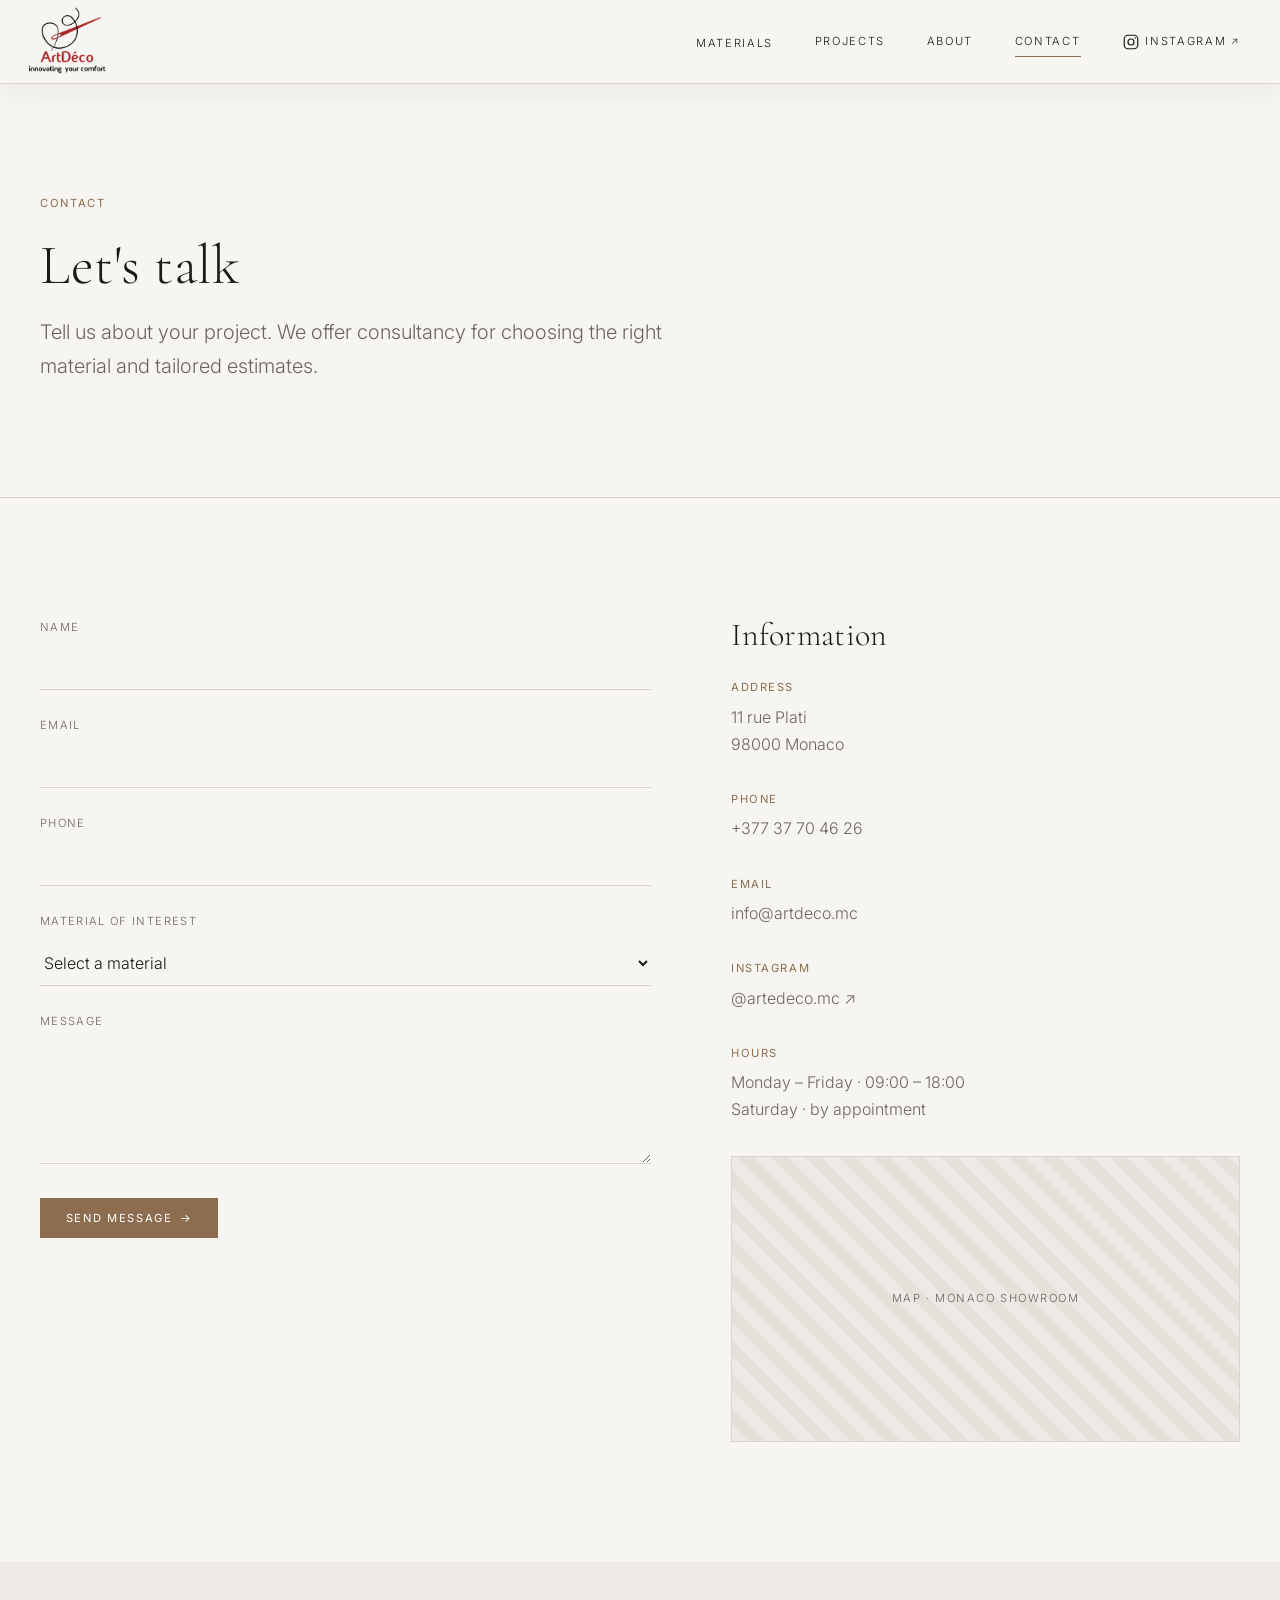
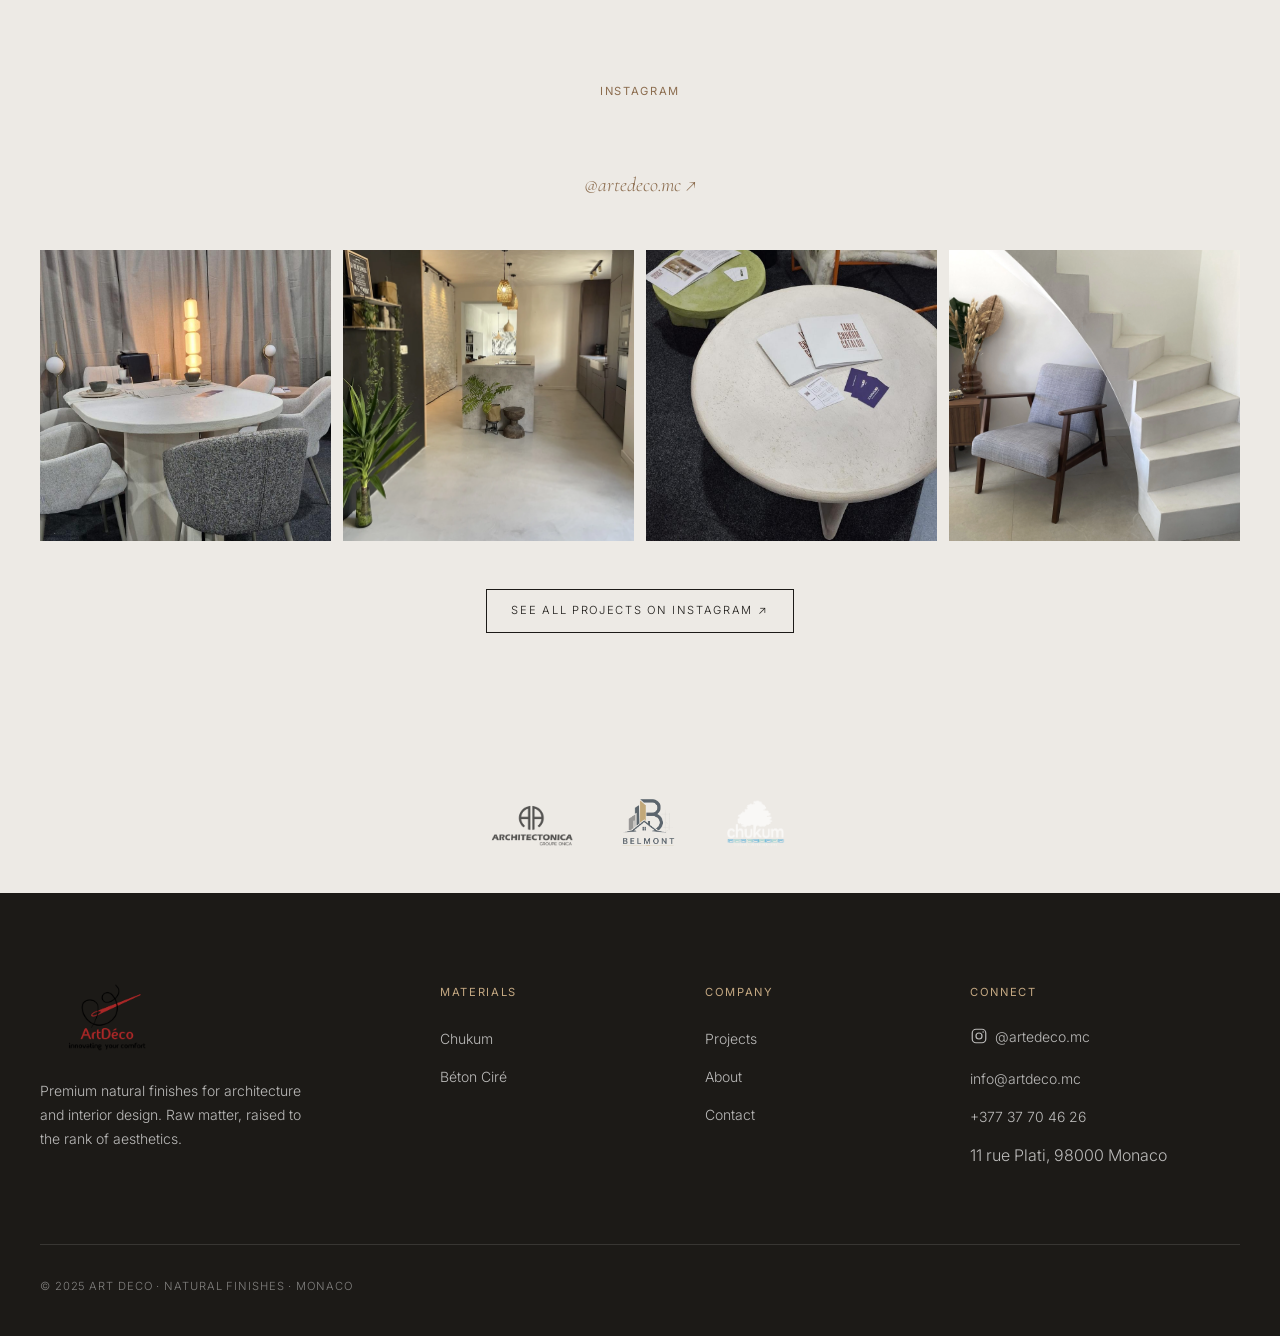
==== commit ee8c2357: "poze parteneri" ====
--- a/contact.html
+++ b/contact.html
@@ -48,14 +48,36 @@
     </div>
   </header>
 
-  <nav class="mobile-nav" aria-label="Mobile navigation">
-    <a href="materiale.html">Materials</a>
-    <a href="material-tadelakt.html">Tadelakt</a>
-    <a href="material-marmorino.html">Marmorino</a>
-    <a href="material-microciment.html">Microciment</a>
-    <a href="material-var-argila.html">Lime + Clay</a>
-    <a href="material-canepa-var.html">Hemp + Lime</a>
-    <a href="proiecte.html">Projects</a><a href="despre.html">About</a><a href="contact.html">Contact</a><a href="https://www.instagram.com/artedeco.mc/" target="_blank" rel="noopener noreferrer">Instagram ↗</a>
+    <nav class="mobile-nav" aria-label="Mobile navigation">
+    <div class="mobile-nav__header">
+      <a href="index.html" class="logo"><img src="images/logo/logo-color.png" alt="Art Deco" class="logo-img" /></a>
+      <button class="mobile-nav__close" aria-label="Close menu">&#x2715;</button>
+    </div>
+    <div class="mobile-nav__body">
+      <div class="mobile-nav__item mobile-nav__item--has-sub">
+        <button class="mobile-nav__btn">Materials <span class="mobile-nav__arrow">&#x25BC;</span></button>
+        <div class="mobile-nav__sub">
+          <a href="materiale.html" class="mobile-nav__sub-all">All materials &rarr;</a>
+          <div class="mobile-nav__sub-group">
+            <span class="mobile-nav__sub-label">Premium</span>
+            <a href="material-chukum.html">Chukum</a>
+            <a href="material-beton-cire.html">B&eacute;ton Cir&eacute;</a>
+          </div>
+          <div class="mobile-nav__sub-group">
+            <span class="mobile-nav__sub-label">Accessible Alternatives</span>
+            <a href="material-tadelakt.html">Tadelakt</a>
+            <a href="material-marmorino.html">Marmorino</a>
+            <a href="material-microciment.html">Microcement</a>
+            <a href="material-var-argila.html">Lime + Clay</a>
+            <a href="material-canepa-var.html">Hemp + Lime</a>
+          </div>
+        </div>
+      </div>
+      <a href="proiecte.html" class="mobile-nav__link">Projects</a>
+      <a href="despre.html" class="mobile-nav__link">About</a>
+      <a href="contact.html" class="mobile-nav__link">Contact</a>
+      <a href="https://www.instagram.com/artedeco.mc/" target="_blank" rel="noopener noreferrer" class="mobile-nav__link mobile-nav__link--social">Instagram &#x2197;</a>
+    </div>
   </nav>
 
   <section class="page-hero">
@@ -147,9 +169,12 @@
     </div>
   </section>
 
-  <section class="partners-strip">
-    <p class="eyebrow">Partners &amp; Importers</p>
-    <div class="partners-list"><span>Chukum Import SRL</span><span>Natural Surfaces Moldova</span><span>BuildMat Group</span><span>ProFinishes</span><span>EcoPlaster Distribution</span></div>
+    <section class="partners-strip">
+    <div class="partners-list">
+      <img src="logo%20parteneri/logo%20archinvest.png" alt="Archinvest" class="partner-logo" />
+      <img src="logo%20parteneri/logo%20belmont.png" alt="Belmont" class="partner-logo" />
+      <img src="logo%20parteneri/logo%20chukum.png" alt="Chukum" class="partner-logo" />
+    </div>
   </section>
 
   <footer class="site-footer">
@@ -168,3 +193,5 @@
 </body>
 </html>
 
+
+
--- a/css/style.css
+++ b/css/style.css
@@ -299,23 +299,145 @@
   position: fixed;
   inset: 0;
   background: var(--color-bg);
-  z-index: 99;
+  z-index: 200;
   display: flex;
   flex-direction: column;
+  transform: translateY(-100%);
+  transition: transform 0.45s var(--ease);
+  overflow: hidden;
+}
+.mobile-nav.open { transform: translateY(0); }
+
+.mobile-nav__header {
+  display: flex;
+  align-items: center;
+  justify-content: space-between;
+  padding: 0 var(--gutter);
+  height: var(--header-h);
+  border-bottom: 1px solid var(--color-border);
+  flex-shrink: 0;
+}
+.mobile-nav__header .logo-img { height: 48px; }
+
+.mobile-nav__close {
+  background: none;
+  border: none;
+  padding: 0;
+  width: 36px;
+  height: 36px;
+  display: flex;
+  align-items: center;
   justify-content: center;
-  padding: var(--gutter);
-  transform: translateY(-100%);
-  transition: transform 0.5s var(--ease);
-}
-.mobile-nav.open { transform: translateY(0); }
-.mobile-nav a {
+  font-size: 1.1rem;
+  cursor: pointer;
+  color: var(--color-ink);
+  flex-shrink: 0;
+  opacity: 0.6;
+  transition: opacity 0.2s;
+}
+.mobile-nav__close:hover { opacity: 1; }
+
+.mobile-nav__body {
+  flex: 1;
+  overflow-y: auto;
+  padding: 4px var(--gutter) 48px;
+}
+
+.mobile-nav__link {
+  display: block;
   font-family: var(--font-display);
-  font-size: 2.4rem;
+  font-size: 1.9rem;
   font-weight: 300;
-  padding: 0.4rem 0;
+  padding: 14px 0;
   border-bottom: 1px solid var(--color-border);
-}
-.mobile-nav a:hover { color: var(--color-accent); }
+  color: var(--color-ink);
+  text-decoration: none;
+  letter-spacing: 0.01em;
+  transition: color 0.2s;
+}
+.mobile-nav__link:hover { color: var(--color-accent); }
+.mobile-nav__link--social {
+  border: none;
+  font-family: var(--font-body);
+  font-size: var(--text-xs);
+  letter-spacing: 0.1em;
+  text-transform: uppercase;
+  color: var(--color-accent);
+  margin-top: 20px;
+  padding-top: 20px;
+}
+
+/* Materials accordion */
+.mobile-nav__item--has-sub { border-bottom: 1px solid var(--color-border); }
+.mobile-nav__btn {
+  display: flex;
+  align-items: center;
+  justify-content: space-between;
+  width: 100%;
+  background: none;
+  border: none;
+  padding: 14px 0;
+  font-family: var(--font-display);
+  font-size: 1.9rem;
+  font-weight: 300;
+  color: var(--color-ink);
+  cursor: pointer;
+  text-align: left;
+  letter-spacing: 0.01em;
+  transition: color 0.2s;
+}
+.mobile-nav__btn:hover { color: var(--color-accent); }
+
+.mobile-nav__arrow {
+  display: inline-block;
+  font-size: 0.7rem;
+  font-family: var(--font-body);
+  font-style: normal;
+  transition: transform 0.3s var(--ease);
+  opacity: 0.45;
+  flex-shrink: 0;
+  margin-left: 8px;
+}
+.mobile-nav__item--has-sub.is-open .mobile-nav__arrow { transform: rotate(180deg); opacity: 0.8; }
+
+.mobile-nav__sub {
+  max-height: 0;
+  overflow: hidden;
+  transition: max-height 0.38s var(--ease);
+}
+.mobile-nav__item--has-sub.is-open .mobile-nav__sub { max-height: 600px; }
+
+.mobile-nav__sub-all {
+  display: block;
+  font-family: var(--font-body);
+  font-size: var(--text-xs);
+  letter-spacing: 0.09em;
+  text-transform: uppercase;
+  color: var(--color-accent);
+  padding: 12px 0 14px;
+  text-decoration: none;
+  border-bottom: 1px solid var(--color-border);
+}
+.mobile-nav__sub-label {
+  display: block;
+  font-family: var(--font-body);
+  font-size: 10px;
+  letter-spacing: 0.13em;
+  text-transform: uppercase;
+  color: #9a9590;
+  padding: 14px 0 4px;
+}
+.mobile-nav__sub-group a {
+  display: block;
+  font-family: var(--font-body);
+  font-size: var(--text-sm);
+  padding: 9px 0;
+  color: var(--color-ink);
+  text-decoration: none;
+  transition: color 0.2s;
+}
+.mobile-nav__sub-group a:hover { color: var(--color-accent); }
+.mobile-nav__sub-group { margin-bottom: 4px; }
 
 /* ===========================================================
    HERO
@@ -524,6 +646,14 @@
   letter-spacing: 0.12em;
   color: var(--color-ink-muted);
 }
+.partner-logo {
+  height: 52px;
+  width: auto;
+  object-fit: contain;
+  opacity: 0.65;
+  transition: opacity 0.3s var(--ease);
+}
+.partner-logo:hover { opacity: 1; }
 
 /* ===========================================================
    FOOTER
@@ -869,6 +999,7 @@
   .section { padding: 60px 0; }
   .main-nav { display: none; }
   .hamburger { display: flex; }
+  .logo-img { height: 48px; }
   .section-head { margin-bottom: 40px; }
   .materials-grid { grid-template-columns: 1fr; gap: 40px; }
   .projects-feature { grid-template-columns: 1fr; }
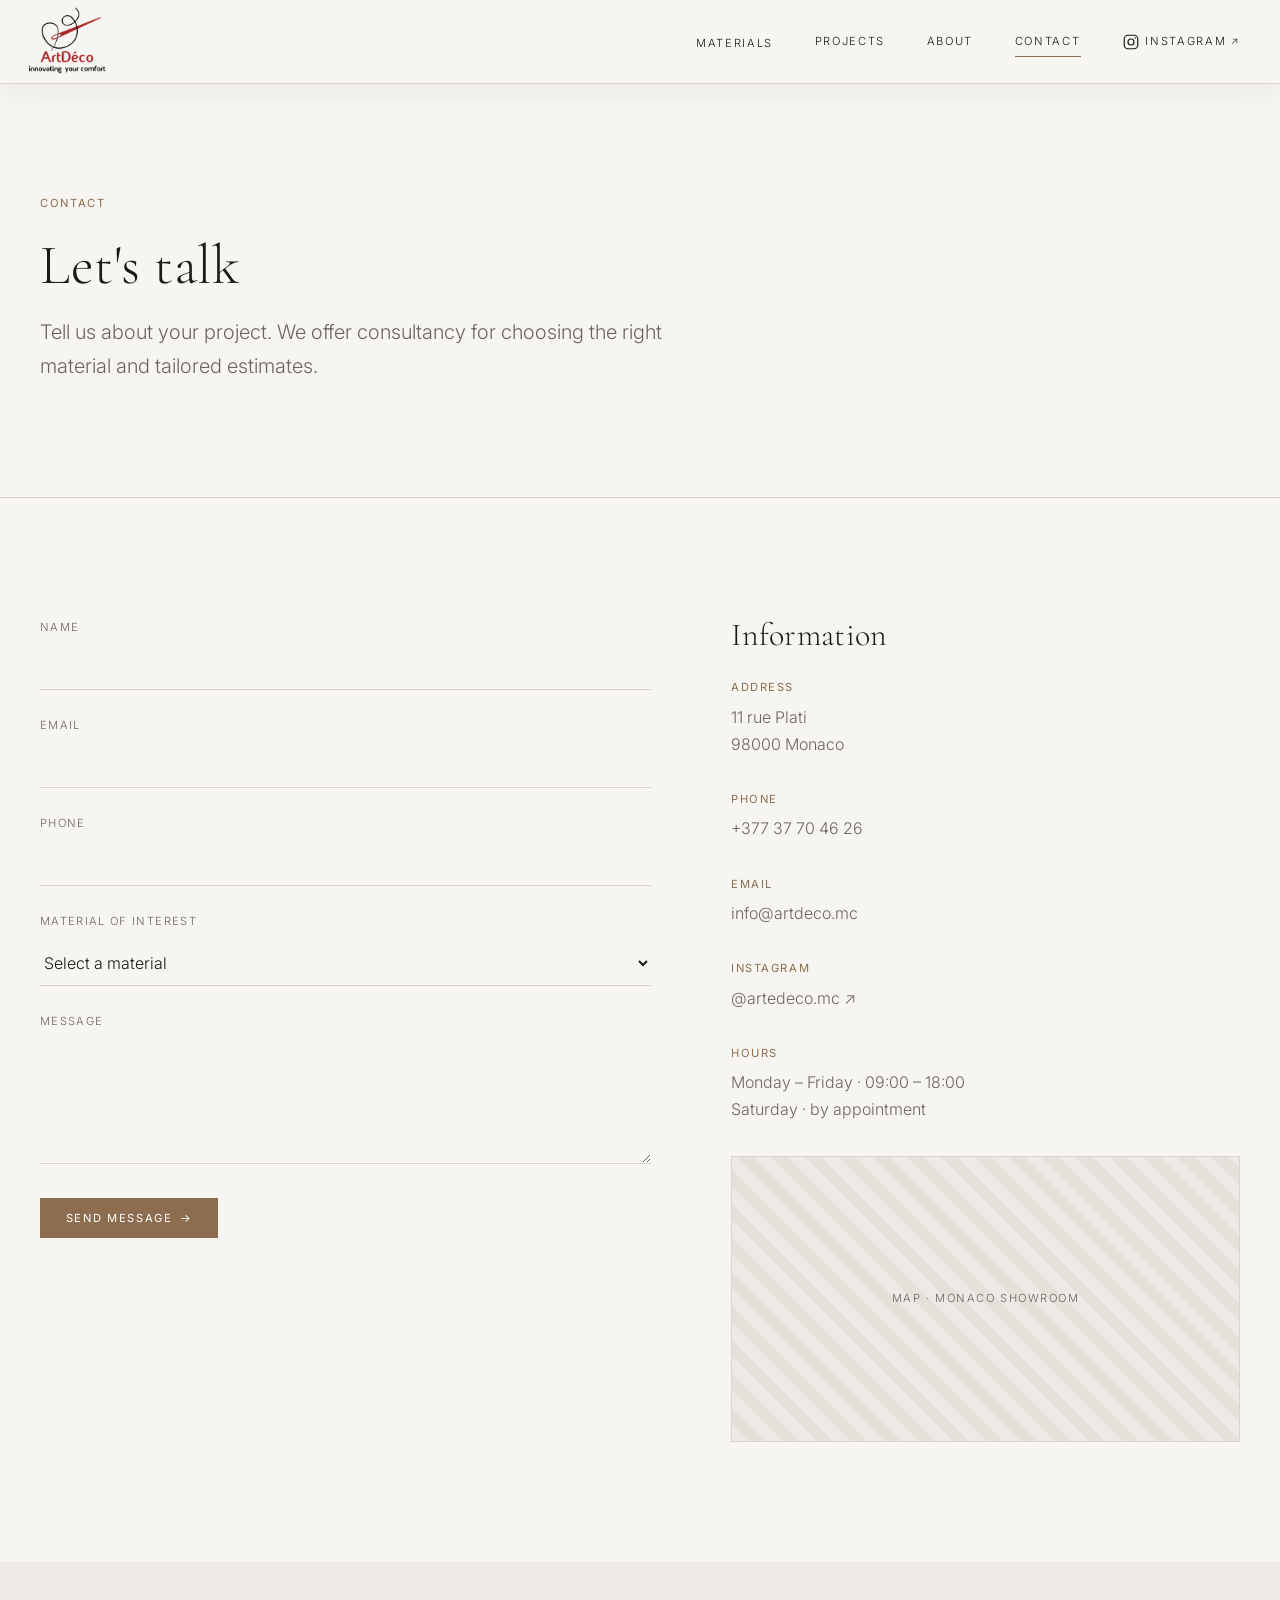
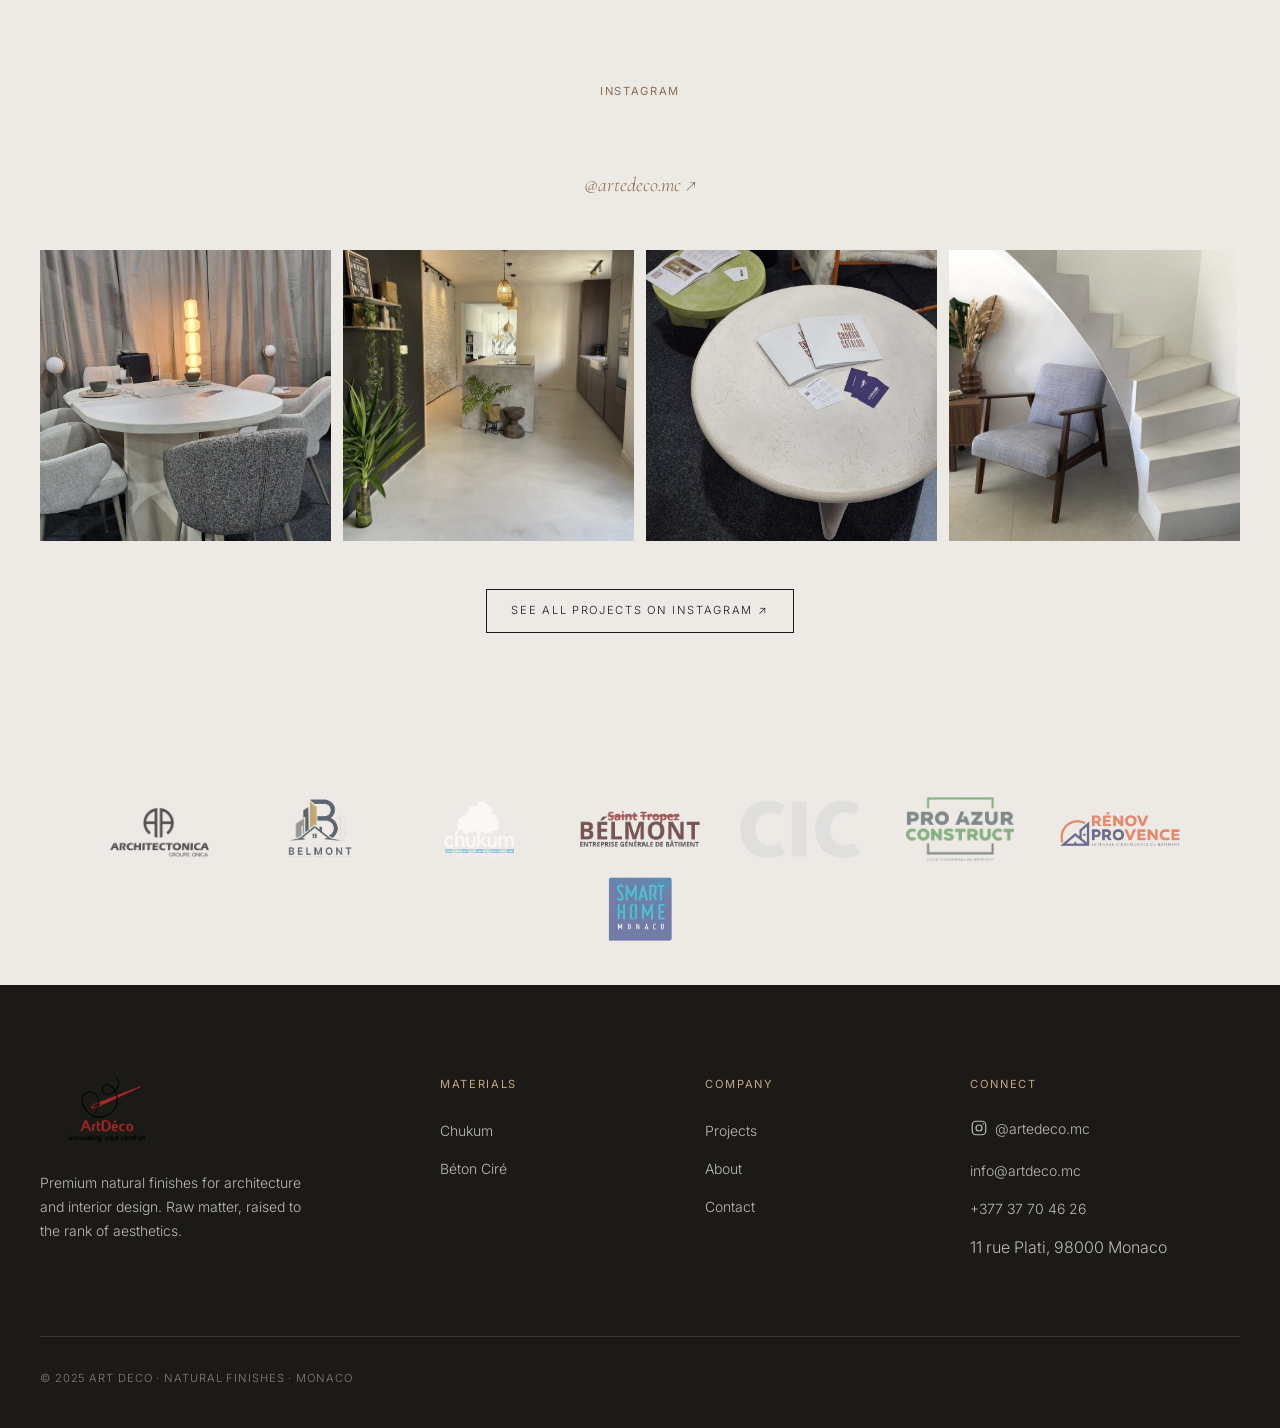
==== commit 100857b6: "logouri full" ====
--- a/contact.html
+++ b/contact.html
@@ -169,11 +169,16 @@
     </div>
   </section>
 
-    <section class="partners-strip">
+      <section class="partners-strip">
     <div class="partners-list">
       <img src="logo%20parteneri/logo%20archinvest.png" alt="Archinvest" class="partner-logo" />
       <img src="logo%20parteneri/logo%20belmont.png" alt="Belmont" class="partner-logo" />
       <img src="logo%20parteneri/logo%20chukum.png" alt="Chukum" class="partner-logo" />
+      <img src="logo%20parteneri/belmont%20saint%20tropez.png" alt="Belmont Saint Tropez" class="partner-logo" />
+      <img src="logo%20parteneri/cic.png" alt="CIC" class="partner-logo" />
+      <img src="logo%20parteneri/proazur.png" alt="Pro Azur" class="partner-logo" />
+      <img src="logo%20parteneri/renovProvence.png" alt="Renov Provence" class="partner-logo" />
+      <img src="logo%20parteneri/smartHome.png" alt="Smarthome" class="partner-logo" />
     </div>
   </section>
 
@@ -195,3 +200,6 @@
 
 
 
+
+
+
--- a/css/style.css
+++ b/css/style.css
@@ -647,8 +647,8 @@
   color: var(--color-ink-muted);
 }
 .partner-logo {
-  height: 52px;
-  width: auto;
+  height: 64px;
+  width: 120px;
   object-fit: contain;
   opacity: 0.65;
   transition: opacity 0.3s var(--ease);
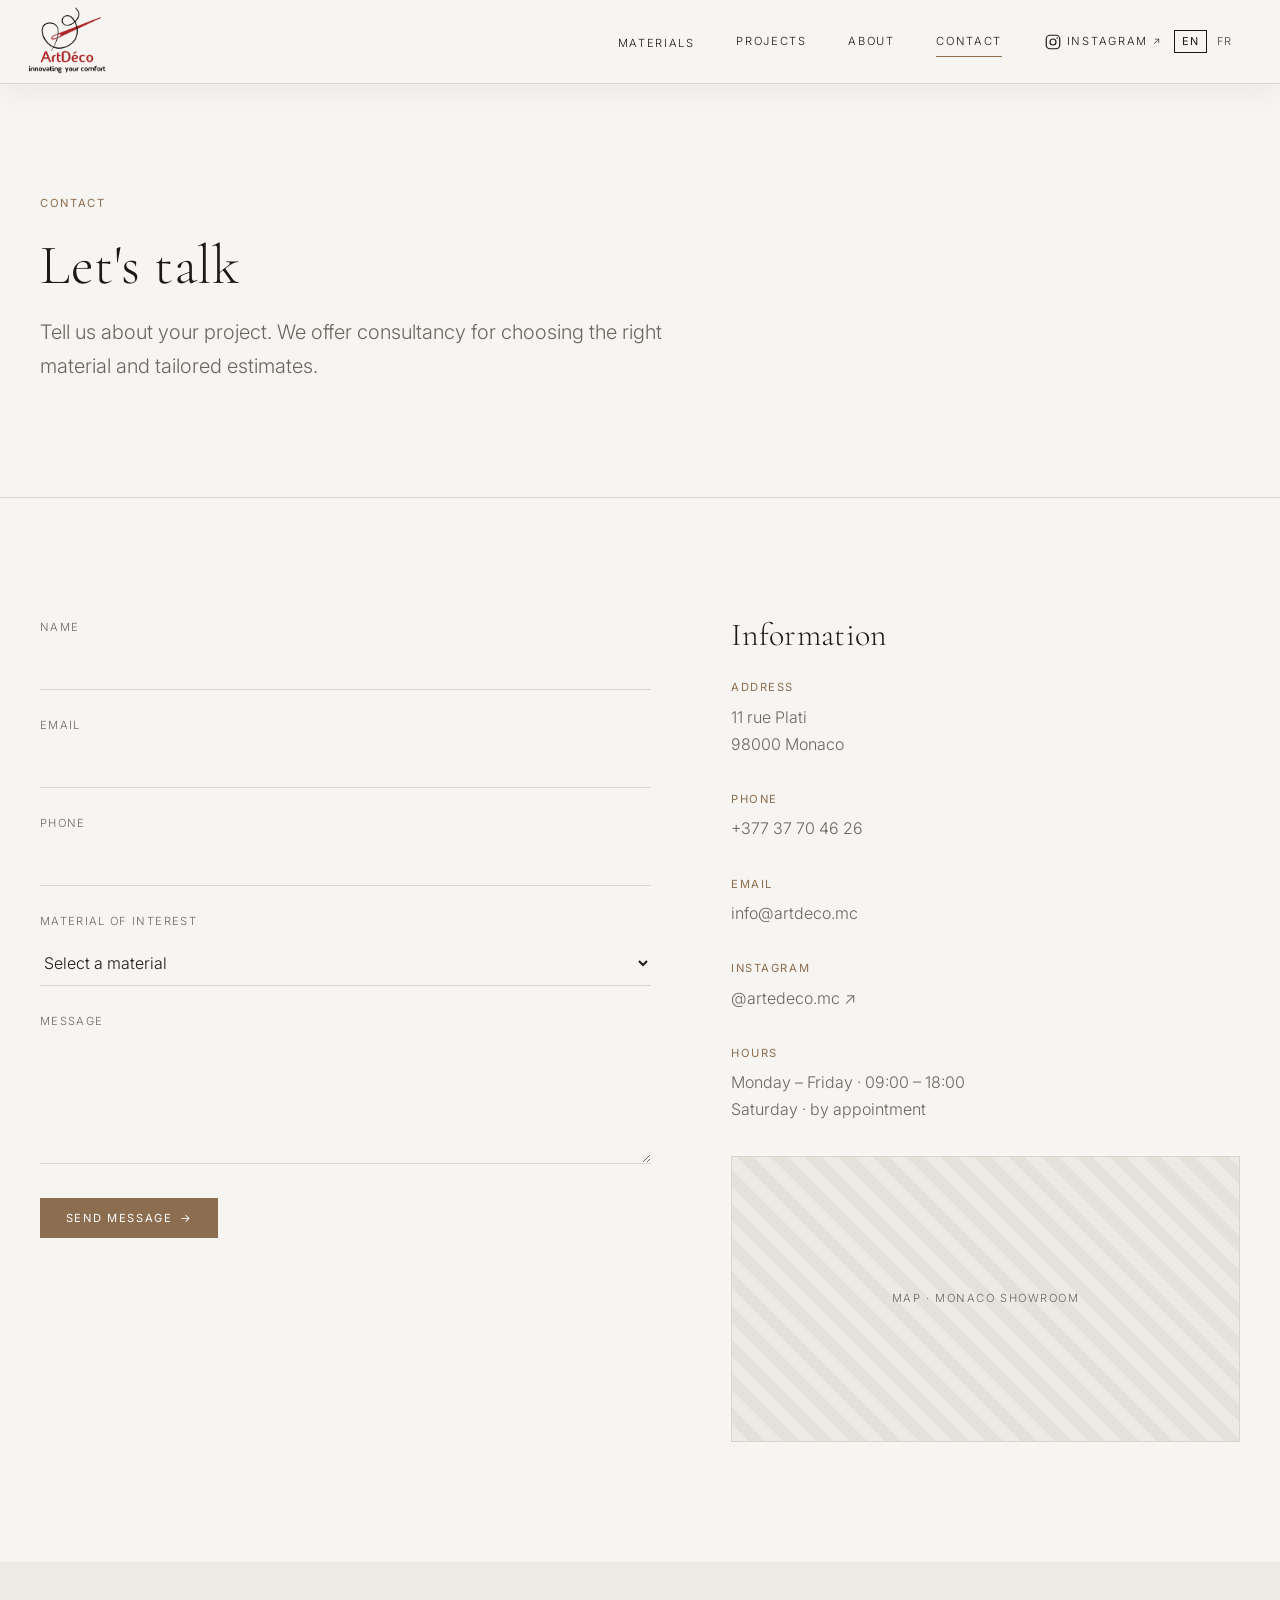
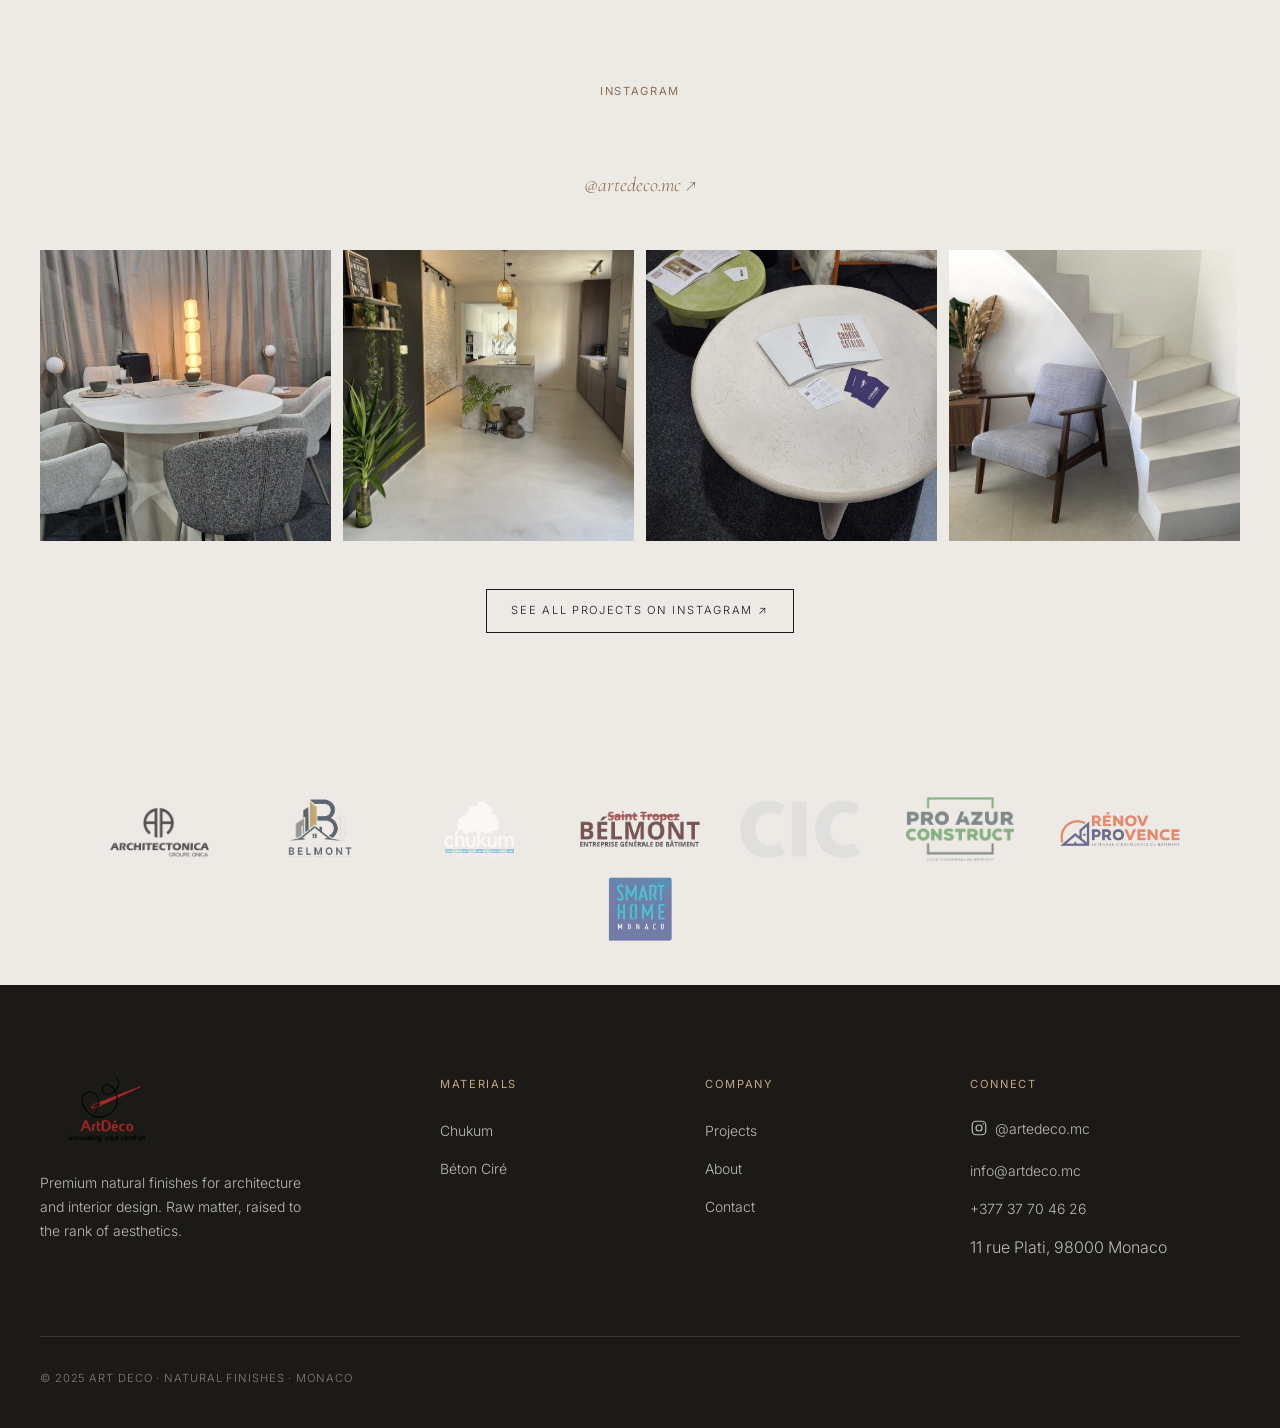
==== commit 9b48cba7: "traducere integrala" ====
--- a/contact.html
+++ b/contact.html
@@ -20,30 +20,31 @@
       <a href="index.html" class="logo"><img src="images/logo/logo-color.png" alt="Art Deco" class="logo-img" /></a>
       <nav class="main-nav" aria-label="Main navigation">
         <div class="has-mega">
-          <a href="materiale.html" class="nav-link">Materials</a>
+          <a href="materiale.html" class="nav-link" data-i18n="nav_materials">Materials</a>
           <div class="mega-menu"><div class="mega-grid mega-grid--duo">
-            <a href="material-chukum.html" class="mega-card"><div class="mega-thumb"><img src="poze%20chukum/WhatsApp%20Image%202026-05-12%20at%2009.40.22.jpeg" alt="Chukum texture" /></div><h4>Chukum</h4><p>Natural Mayan plaster</p></a>
-            <a href="material-beton-cire.html" class="mega-card"><div class="mega-thumb"><img src="poze%20beton%20cire/BetonCire_SEO.jpg" alt="Béton Ciré texture" /></div><h4>Béton Ciré</h4><p>Contemporary continuous finish</p></a>
+            <a href="material-chukum.html" class="mega-card"><div class="mega-thumb"><img src="poze%20chukum/WhatsApp%20Image%202026-05-12%20at%2009.40.22.jpeg" alt="Chukum texture" /></div><h4>Chukum</h4><p data-i18n="nav_chukum_sub">Natural Mayan plaster</p></a>
+            <a href="material-beton-cire.html" class="mega-card"><div class="mega-thumb"><img src="poze%20beton%20cire/BetonCire_SEO.jpg" alt="Béton Ciré texture" /></div><h4>Béton Ciré</h4><p data-i18n="nav_beton_sub">Contemporary continuous finish</p></a>
           </div>
           <hr style="border:none;border-top:1px solid var(--color-border);margin:16px 0 12px;" />
-          <p style="font-size:10px;letter-spacing:0.12em;text-transform:uppercase;color:var(--color-text-muted,#9a9590);margin:0 0 10px;font-family:var(--font-body);">Accessible Alternatives</p>
+          <p data-i18n="nav_accessible" style="font-size:10px;letter-spacing:0.12em;text-transform:uppercase;color:var(--color-text-muted,#9a9590);margin:0 0 10px;font-family:var(--font-body);">Accessible Alternatives</p>
           <div style="display:grid;grid-template-columns:1fr 1fr;gap:6px 20px;">
             <a href="material-tadelakt.html" style="font-family:var(--font-body);font-size:var(--text-xs,0.75rem);color:var(--color-ink);text-decoration:none;padding:4px 0;letter-spacing:0.06em;text-transform:uppercase;">Tadelakt</a>
             <a href="material-marmorino.html" style="font-family:var(--font-body);font-size:var(--text-xs,0.75rem);color:var(--color-ink);text-decoration:none;padding:4px 0;letter-spacing:0.06em;text-transform:uppercase;">Marmorino</a>
-            <a href="material-microciment.html" style="font-family:var(--font-body);font-size:var(--text-xs,0.75rem);color:var(--color-ink);text-decoration:none;padding:4px 0;letter-spacing:0.06em;text-transform:uppercase;">Microciment</a>
-            <a href="material-var-argila.html" style="font-family:var(--font-body);font-size:var(--text-xs,0.75rem);color:var(--color-ink);text-decoration:none;padding:4px 0;letter-spacing:0.06em;text-transform:uppercase;">Lime + Clay</a>
-            <a href="material-canepa-var.html" style="font-family:var(--font-body);font-size:var(--text-xs,0.75rem);color:var(--color-ink);text-decoration:none;padding:4px 0;letter-spacing:0.06em;text-transform:uppercase;">Hemp + Lime</a>
+            <a href="material-microciment.html" data-i18n="nav_microcement" style="font-family:var(--font-body);font-size:var(--text-xs,0.75rem);color:var(--color-ink);text-decoration:none;padding:4px 0;letter-spacing:0.06em;text-transform:uppercase;">Microciment</a>
+            <a href="material-var-argila.html" data-i18n="nav_lime_clay" style="font-family:var(--font-body);font-size:var(--text-xs,0.75rem);color:var(--color-ink);text-decoration:none;padding:4px 0;letter-spacing:0.06em;text-transform:uppercase;">Lime + Clay</a>
+            <a href="material-canepa-var.html" data-i18n="nav_hemp_lime" style="font-family:var(--font-body);font-size:var(--text-xs,0.75rem);color:var(--color-ink);text-decoration:none;padding:4px 0;letter-spacing:0.06em;text-transform:uppercase;">Hemp + Lime</a>
           </div>
           </div>
         </div>
-        <a href="proiecte.html" class="nav-link">Projects</a>
-        <a href="despre.html" class="nav-link">About</a>
-        <a href="contact.html" class="nav-link is-active">Contact</a>
+        <a href="proiecte.html" class="nav-link" data-i18n="nav_projects">Projects</a>
+        <a href="despre.html" class="nav-link" data-i18n="nav_about">About</a>
+        <a href="contact.html" class="nav-link is-active" data-i18n="nav_contact">Contact</a>
         <a href="https://www.instagram.com/artedeco.mc/" target="_blank" rel="noopener noreferrer" class="nav-link nav-social" aria-label="Instagram @artedeco.mc">
           <svg viewBox="0 0 24 24" fill="none" stroke="currentColor" stroke-width="1.6" aria-hidden="true"><rect x="3" y="3" width="18" height="18" rx="5"/><circle cx="12" cy="12" r="4"/><circle cx="17.5" cy="6.5" r="1" fill="currentColor" stroke="none"/></svg>
           Instagram <span class="ext">↗</span>
         </a>
       </nav>
+      <div class="lang-switcher"><button class="lang-btn" data-lang="en">EN</button><button class="lang-btn" data-lang="fr">FR</button></div>
       <button class="hamburger" aria-label="Open menu" aria-expanded="false"><span></span><span></span><span></span></button>
     </div>
   </header>
@@ -55,36 +56,36 @@
     </div>
     <div class="mobile-nav__body">
       <div class="mobile-nav__item mobile-nav__item--has-sub">
-        <button class="mobile-nav__btn">Materials <span class="mobile-nav__arrow">&#x25BC;</span></button>
+        <button class="mobile-nav__btn"><span data-i18n="nav_materials">Materials</span> <span class="mobile-nav__arrow">&#x25BC;</span></button>
         <div class="mobile-nav__sub">
-          <a href="materiale.html" class="mobile-nav__sub-all">All materials &rarr;</a>
+          <a href="materiale.html" class="mobile-nav__sub-all" data-i18n-html="nav_all_materials">All materials &rarr;</a>
           <div class="mobile-nav__sub-group">
-            <span class="mobile-nav__sub-label">Premium</span>
+            <span class="mobile-nav__sub-label" data-i18n="nav_premium">Premium</span>
             <a href="material-chukum.html">Chukum</a>
             <a href="material-beton-cire.html">B&eacute;ton Cir&eacute;</a>
           </div>
           <div class="mobile-nav__sub-group">
-            <span class="mobile-nav__sub-label">Accessible Alternatives</span>
+            <span class="mobile-nav__sub-label" data-i18n="nav_accessible">Accessible Alternatives</span>
             <a href="material-tadelakt.html">Tadelakt</a>
             <a href="material-marmorino.html">Marmorino</a>
-            <a href="material-microciment.html">Microcement</a>
-            <a href="material-var-argila.html">Lime + Clay</a>
-            <a href="material-canepa-var.html">Hemp + Lime</a>
+            <a href="material-microciment.html" data-i18n="nav_microcement">Microcement</a>
+            <a href="material-var-argila.html" data-i18n="nav_lime_clay">Lime + Clay</a>
+            <a href="material-canepa-var.html" data-i18n="nav_hemp_lime">Hemp + Lime</a>
           </div>
         </div>
       </div>
-      <a href="proiecte.html" class="mobile-nav__link">Projects</a>
-      <a href="despre.html" class="mobile-nav__link">About</a>
-      <a href="contact.html" class="mobile-nav__link">Contact</a>
+      <a href="proiecte.html" class="mobile-nav__link" data-i18n="nav_projects">Projects</a>
+      <a href="despre.html" class="mobile-nav__link" data-i18n="nav_about">About</a>
+      <a href="contact.html" class="mobile-nav__link" data-i18n="nav_contact">Contact</a>
       <a href="https://www.instagram.com/artedeco.mc/" target="_blank" rel="noopener noreferrer" class="mobile-nav__link mobile-nav__link--social">Instagram &#x2197;</a>
     </div>
   </nav>
 
   <section class="page-hero">
     <div class="container">
-      <p class="eyebrow">Contact</p>
-      <h1>Let's talk</h1>
-      <p class="lead">Tell us about your project. We offer consultancy for choosing the right material and tailored estimates.</p>
+      <p class="eyebrow" data-i18n="contact_eyebrow">Contact</p>
+      <h1 data-i18n="contact_h1">Let's talk</h1>
+      <p class="lead" data-i18n="contact_lead">Tell us about your project. We offer consultancy for choosing the right material and tailored estimates.</p>
     </div>
   </section>
 
@@ -94,58 +95,58 @@
         <!-- FORM -->
         <form class="contact-form" novalidate>
           <div class="form-row">
-            <label for="name">Name</label>
+            <label for="name" data-i18n="contact_lbl_name">Name</label>
             <input type="text" id="name" name="name" autocomplete="name" required />
           </div>
           <div class="form-row">
-            <label for="email">Email</label>
+            <label for="email" data-i18n="contact_lbl_email">Email</label>
             <input type="email" id="email" name="email" autocomplete="email" required />
           </div>
           <div class="form-row">
-            <label for="phone">Phone</label>
+            <label for="phone" data-i18n="contact_lbl_phone">Phone</label>
             <input type="tel" id="phone" name="phone" autocomplete="tel" />
           </div>
           <div class="form-row">
-            <label for="material">Material of interest</label>
+            <label for="material" data-i18n="contact_lbl_material">Material of interest</label>
             <select id="material" name="material">
-              <option value="">Select a material</option>
+              <option value="" data-i18n="contact_opt_select">Select a material</option>
               <option value="chukum">Chukum</option>
               <option value="beton-cire">Béton Ciré</option>
-              <option value="both">Both</option>
+              <option value="both" data-i18n="contact_opt_both">Both</option>
             </select>
           </div>
           <div class="form-row">
-            <label for="message">Message</label>
+            <label for="message" data-i18n="contact_lbl_message">Message</label>
             <textarea id="message" name="message" rows="5"></textarea>
           </div>
-          <button type="submit" class="btn btn--accent">Send message <span class="arrow">→</span></button>
+          <button type="submit" class="btn btn--accent" data-i18n-html="btn_send">Send message <span class="arrow">→</span></button>
           <p class="form-note" role="status" aria-live="polite" style="margin-top:1.2rem;font-size:var(--text-sm);"></p>
         </form>
 
         <!-- INFO -->
         <div class="contact-info reveal">
-          <h3>Information</h3>
-          <div class="contact-block">
-            <h5>Address</h5>
+          <h3 data-i18n="contact_info_h3">Information</h3>
+          <div class="contact-block">
+            <h5 data-i18n="contact_addr_h5">Address</h5>
             <p>11 rue Plati<br />98000 Monaco</p>
           </div>
           <div class="contact-block">
-            <h5>Phone</h5>
+            <h5 data-i18n="contact_phone_h5">Phone</h5>
             <p><a href="tel:+37737704626">+377 37 70 46 26</a></p>
           </div>
           <div class="contact-block">
-            <h5>Email</h5>
+            <h5 data-i18n="contact_email_h5">Email</h5>
             <p><a href="mailto:info@artdeco.mc">info@artdeco.mc</a></p>
           </div>
           <div class="contact-block">
-            <h5>Instagram</h5>
+            <h5 data-i18n="contact_ig_h5">Instagram</h5>
             <p><a href="https://www.instagram.com/artedeco.mc/" target="_blank" rel="noopener noreferrer">@artedeco.mc ↗</a></p>
           </div>
           <div class="contact-block">
-            <h5>Hours</h5>
-            <p>Monday – Friday · 09:00 – 18:00<br />Saturday · by appointment</p>
-          </div>
-          <div class="map-placeholder" aria-label="Showroom location map">Map · Monaco Showroom</div>
+            <h5 data-i18n="contact_hours_h5">Hours</h5>
+            <p data-i18n-html="contact_hours_p">Monday – Friday · 09:00 – 18:00<br />Saturday · by appointment</p>
+          </div>
+          <div class="map-placeholder" aria-label="Showroom location map" data-i18n="contact_map">Map · Monaco Showroom</div>
         </div>
       </div>
     </div>
@@ -154,8 +155,8 @@
   <!-- INSTAGRAM -->
   <section class="instagram-section section--surface">
     <div class="container">
-      <p class="eyebrow">Instagram</p>
-      <h2 class="section-title reveal">Follow the process</h2>
+      <p class="eyebrow" data-i18n="ig_eyebrow">Instagram</p>
+      <h2 class="section-title reveal" data-i18n="ig_title">Follow the process</h2>
       <p class="instagram-handle reveal">
         <a href="https://www.instagram.com/artedeco.mc/" target="_blank" rel="noopener noreferrer">@artedeco.mc ↗</a>
       </p>
@@ -165,7 +166,7 @@
         <a href="https://www.instagram.com/artedeco.mc/" target="_blank" rel="noopener noreferrer" class="ig-item"><img src="poze%20chukum/WhatsApp%20Image%202026-05-12%20at%2009.40.25%20(4).jpeg" alt="Finish texture" /><span class="ig-icon"><svg width="30" height="30" viewBox="0 0 24 24" fill="none" stroke="currentColor" stroke-width="1.6"><rect x="3" y="3" width="18" height="18" rx="5"/><circle cx="12" cy="12" r="4"/><circle cx="17.5" cy="6.5" r="1" fill="currentColor" stroke="none"/></svg></span></a>
         <a href="https://www.instagram.com/artedeco.mc/" target="_blank" rel="noopener noreferrer" class="ig-item"><img src="poze%20beton%20cire/5839.webp" alt="Material application" /><span class="ig-icon"><svg width="30" height="30" viewBox="0 0 24 24" fill="none" stroke="currentColor" stroke-width="1.6"><rect x="3" y="3" width="18" height="18" rx="5"/><circle cx="12" cy="12" r="4"/><circle cx="17.5" cy="6.5" r="1" fill="currentColor" stroke="none"/></svg></span></a>
       </div>
-      <a href="https://www.instagram.com/artedeco.mc/" target="_blank" rel="noopener noreferrer" class="btn-outline">See all projects on Instagram ↗</a>
+      <a href="https://www.instagram.com/artedeco.mc/" target="_blank" rel="noopener noreferrer" class="btn-outline" data-i18n="btn_ig_all">See all projects on Instagram ↗</a>
     </div>
   </section>
 
@@ -185,15 +186,16 @@
   <footer class="site-footer">
     <div class="container">
       <div class="footer-grid">
-        <div class="footer-col"><a href="index.html" class="logo"><img src="images/logo/logo-color.png" alt="Art Deco" class="logo-img" /></a><p class="footer-tag">Premium natural finishes for architecture and interior design. Raw matter, raised to the rank of aesthetics.</p></div>
-        <div class="footer-col"><h5>Materials</h5><ul><li><a href="material-chukum.html">Chukum</a></li><li><a href="material-beton-cire.html">Béton Ciré</a></li></ul></div>
-        <div class="footer-col"><h5>Company</h5><ul><li><a href="proiecte.html">Projects</a></li><li><a href="despre.html">About</a></li><li><a href="contact.html">Contact</a></li></ul></div>
-        <div class="footer-col footer-social"><h5>Connect</h5><ul><li><a href="https://www.instagram.com/artedeco.mc/" target="_blank" rel="noopener noreferrer"><svg viewBox="0 0 24 24" fill="none" stroke="currentColor" stroke-width="1.6" aria-hidden="true"><rect x="3" y="3" width="18" height="18" rx="5"/><circle cx="12" cy="12" r="4"/><circle cx="17.5" cy="6.5" r="1" fill="currentColor" stroke="none"/></svg>@artedeco.mc</a></li><li><a href="mailto:info@artdeco.mc">info@artdeco.mc</a></li><li><a href="tel:+37737704626">+377 37 70 46 26</a></li><li>11 rue Plati, 98000 Monaco</li></ul></div>
-      </div>
-      <div class="footer-bottom">© 2025 Art Deco · Natural Finishes · Monaco</div>
+        <div class="footer-col"><a href="index.html" class="logo"><img src="images/logo/logo-color.png" alt="Art Deco" class="logo-img" /></a><p class="footer-tag" data-i18n="footer_tag">Premium natural finishes for architecture and interior design. Raw matter, raised to the rank of aesthetics.</p></div>
+        <div class="footer-col"><h5 data-i18n="footer_materials">Materials</h5><ul><li><a href="material-chukum.html">Chukum</a></li><li><a href="material-beton-cire.html">Béton Ciré</a></li></ul></div>
+        <div class="footer-col"><h5 data-i18n="footer_company">Company</h5><ul><li><a href="proiecte.html" data-i18n="footer_projects">Projects</a></li><li><a href="despre.html" data-i18n="footer_about">About</a></li><li><a href="contact.html" data-i18n="footer_contact">Contact</a></li></ul></div>
+        <div class="footer-col footer-social"><h5 data-i18n="footer_connect">Connect</h5><ul><li><a href="https://www.instagram.com/artedeco.mc/" target="_blank" rel="noopener noreferrer"><svg viewBox="0 0 24 24" fill="none" stroke="currentColor" stroke-width="1.6" aria-hidden="true"><rect x="3" y="3" width="18" height="18" rx="5"/><circle cx="12" cy="12" r="4"/><circle cx="17.5" cy="6.5" r="1" fill="currentColor" stroke="none"/></svg>@artedeco.mc</a></li><li><a href="mailto:info@artdeco.mc">info@artdeco.mc</a></li><li><a href="tel:+37737704626">+377 37 70 46 26</a></li><li>11 rue Plati, 98000 Monaco</li></ul></div>
+      </div>
+      <div class="footer-bottom" data-i18n="footer_copy">© 2025 Art Deco · Natural Finishes · Monaco</div>
     </div>
   </footer>
 
+  <script src="js/i18n.js"></script>
   <script src="js/main.js"></script>
 </body>
 </html>
--- a/css/style.css
+++ b/css/style.css
@@ -654,6 +654,55 @@
   transition: opacity 0.3s var(--ease);
 }
 .partner-logo:hover { opacity: 1; }
+
+/* Partners track — created by JS; on desktop shows logos in a wrap grid */
+.partners-track {
+  display: flex;
+  flex-wrap: wrap;
+  justify-content: center;
+  gap: 16px 40px;
+  flex: 1;
+}
+/* Hide duplicate logos on desktop */
+.partners-track .partner-logo[aria-hidden="true"] { display: none; }
+
+@media (max-width: 768px) {
+  .partners-list.is-marquee {
+    overflow: hidden;
+    padding: 0;
+    max-width: 100%;
+    /* keep display:flex but prevent track from wrapping */
+    flex-wrap: nowrap;
+    align-items: center;
+  }
+  .partners-list.is-marquee .partners-track {
+    flex: none;
+    flex-wrap: nowrap;
+    justify-content: flex-start;
+    gap: 48px;
+    padding: 0 24px;
+    width: max-content;
+    animation: partners-scroll 24s linear infinite;
+  }
+  /* Show duplicate logos inside the animated track */
+  .partners-list.is-marquee .partners-track .partner-logo[aria-hidden="true"] {
+    display: block;
+  }
+  @keyframes partners-scroll {
+    from { transform: translateX(0); }
+    to   { transform: translateX(-50%); }
+  }
+}
+@media (max-width: 768px) and (prefers-reduced-motion: reduce) {
+  .partners-list.is-marquee { overflow: visible; flex-wrap: wrap; }
+  .partners-list.is-marquee .partners-track {
+    flex-wrap: wrap;
+    width: auto;
+    animation: none;
+    justify-content: center;
+    gap: 16px 32px;
+  }
+}
 
 /* ===========================================================
    FOOTER
@@ -1168,3 +1217,43 @@
   .nav-social { font-size: 2.4rem; }
   .nav-social svg { width: 26px; height: 26px; }
 }
+
+/* ===========================================================
+   LANGUAGE SWITCHER
+   =========================================================== */
+.lang-switcher {
+  display: flex;
+  align-items: center;
+  gap: 2px;
+  margin-left: 12px;
+}
+.lang-btn {
+  font-family: var(--font-body);
+  font-size: 0.68rem;
+  font-weight: 400;
+  letter-spacing: 0.1em;
+  text-transform: uppercase;
+  color: var(--color-ink-muted);
+  background: transparent;
+  border: 1px solid transparent;
+  padding: 3px 7px;
+  cursor: pointer;
+  transition: color 0.25s var(--ease), border-color 0.25s var(--ease);
+  line-height: 1.4;
+}
+.lang-btn:hover { color: var(--color-ink); }
+.lang-btn.is-active {
+  color: var(--color-ink);
+  border-color: var(--color-ink);
+}
+/* On dark headers (index hero) */
+.site-header.on-dark .lang-btn { color: rgba(255,255,255,0.65); }
+.site-header.on-dark .lang-btn:hover { color: rgba(255,255,255,1); }
+.site-header.on-dark .lang-btn.is-active { color: #fff; border-color: rgba(255,255,255,0.7); }
+.site-header.scrolled .lang-btn { color: var(--color-ink-muted); }
+.site-header.scrolled .lang-btn.is-active { color: var(--color-ink); border-color: var(--color-ink); }
+
+@media (max-width: 768px) {
+  .lang-switcher { margin-left: 8px; margin-right: 8px; }
+  .lang-btn { padding: 3px 6px; font-size: 0.65rem; }
+}
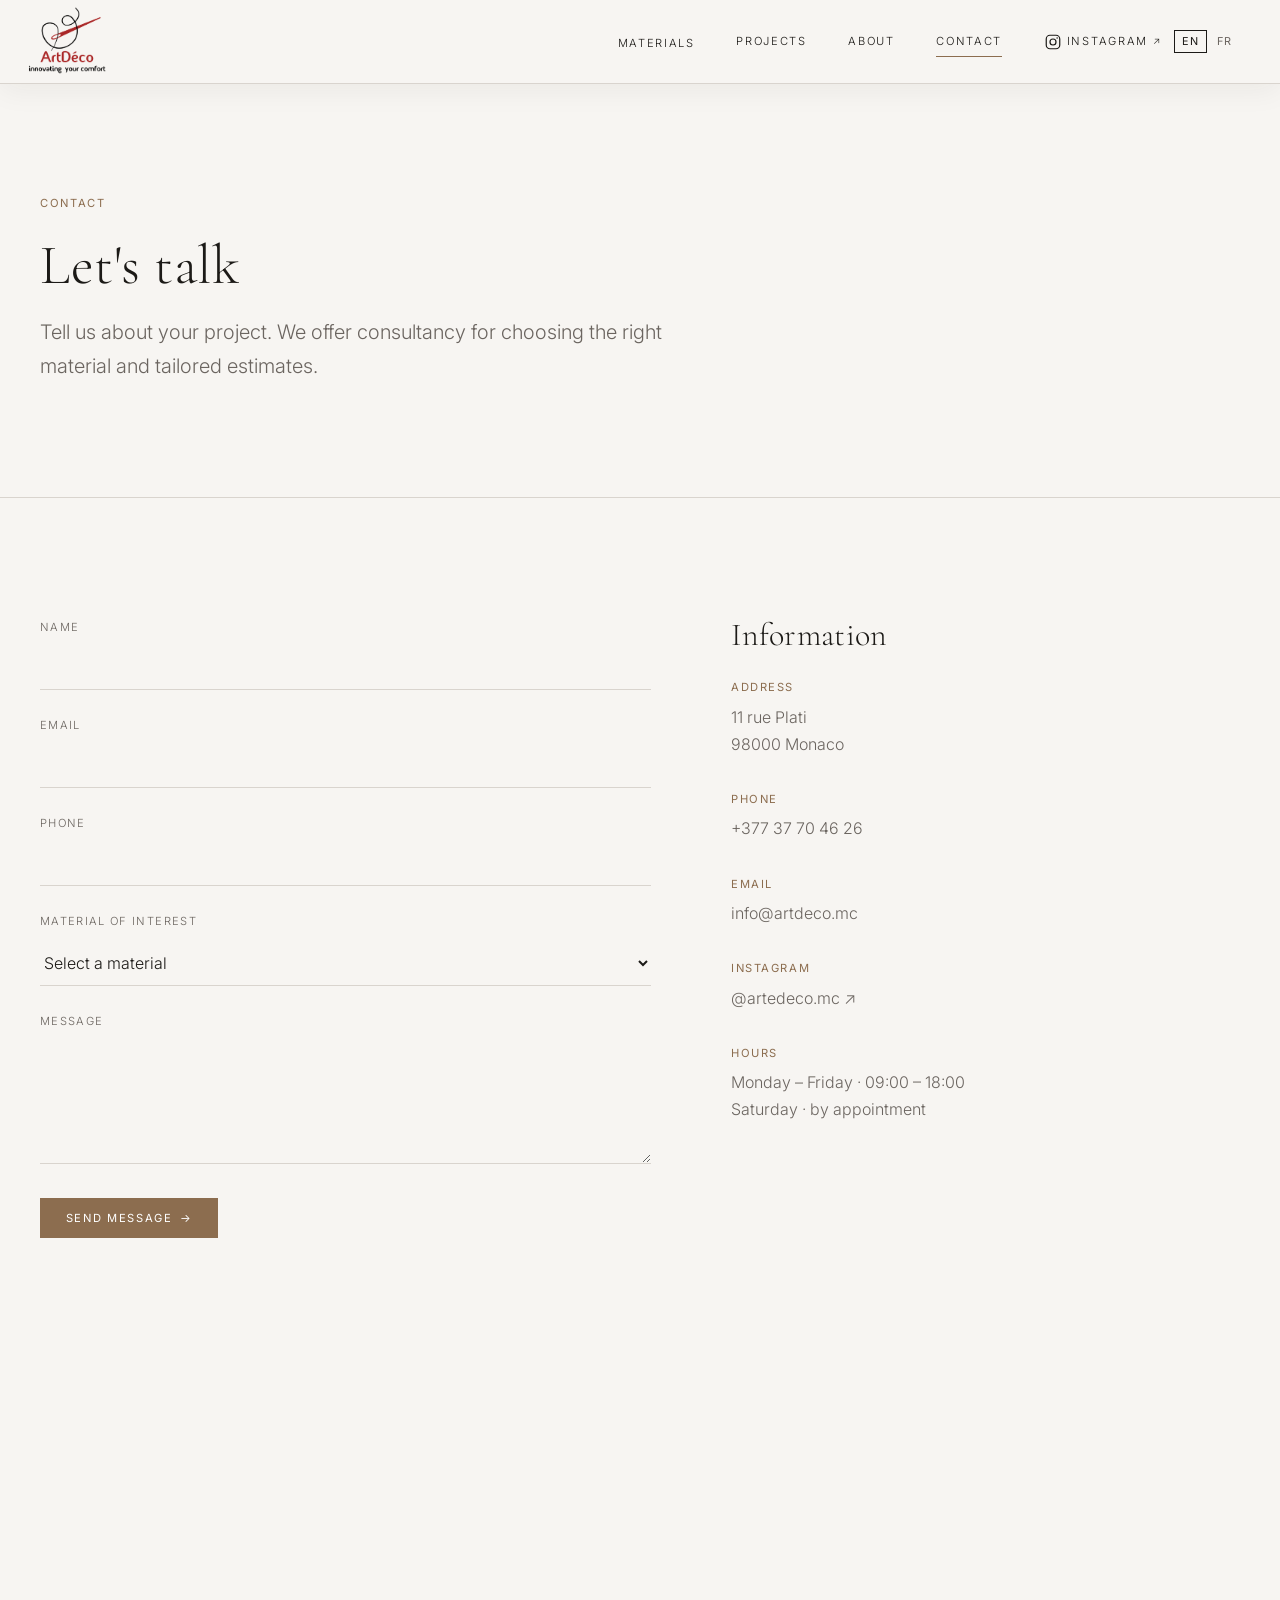
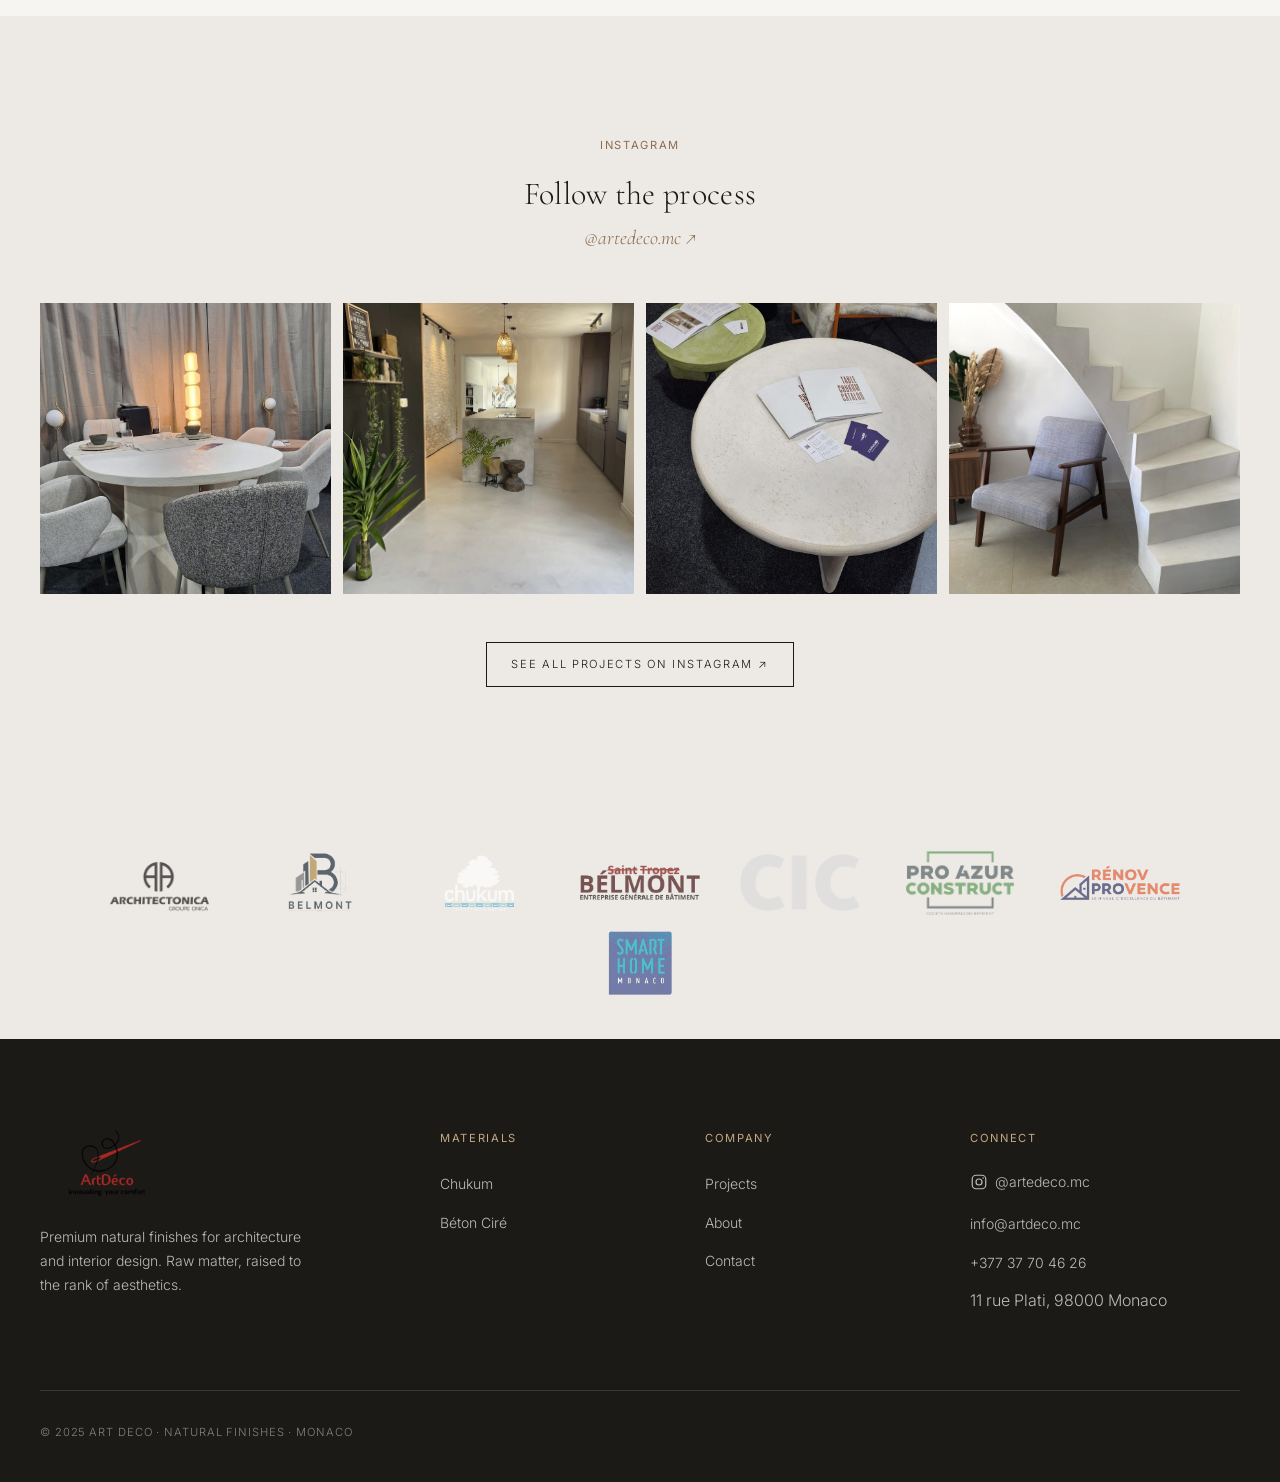
==== commit c0f4f5ed: "adaugare maps" ====
--- a/contact.html
+++ b/contact.html
@@ -146,7 +146,16 @@
             <h5 data-i18n="contact_hours_h5">Hours</h5>
             <p data-i18n-html="contact_hours_p">Monday – Friday · 09:00 – 18:00<br />Saturday · by appointment</p>
           </div>
-          <div class="map-placeholder" aria-label="Showroom location map" data-i18n="contact_map">Map · Monaco Showroom</div>
+          <iframe
+            src="https://www.google.com/maps?q=11+Rue+Plati,+98000+Monaco&output=embed&z=16"
+            width="100%"
+            height="340"
+            style="border:0;display:block;border-radius:4px;"
+            allowfullscreen=""
+            loading="lazy"
+            referrerpolicy="no-referrer-when-downgrade"
+            title="Art Deco Showroom — 11 rue Plati, Monaco"
+          ></iframe>
         </div>
       </div>
     </div>
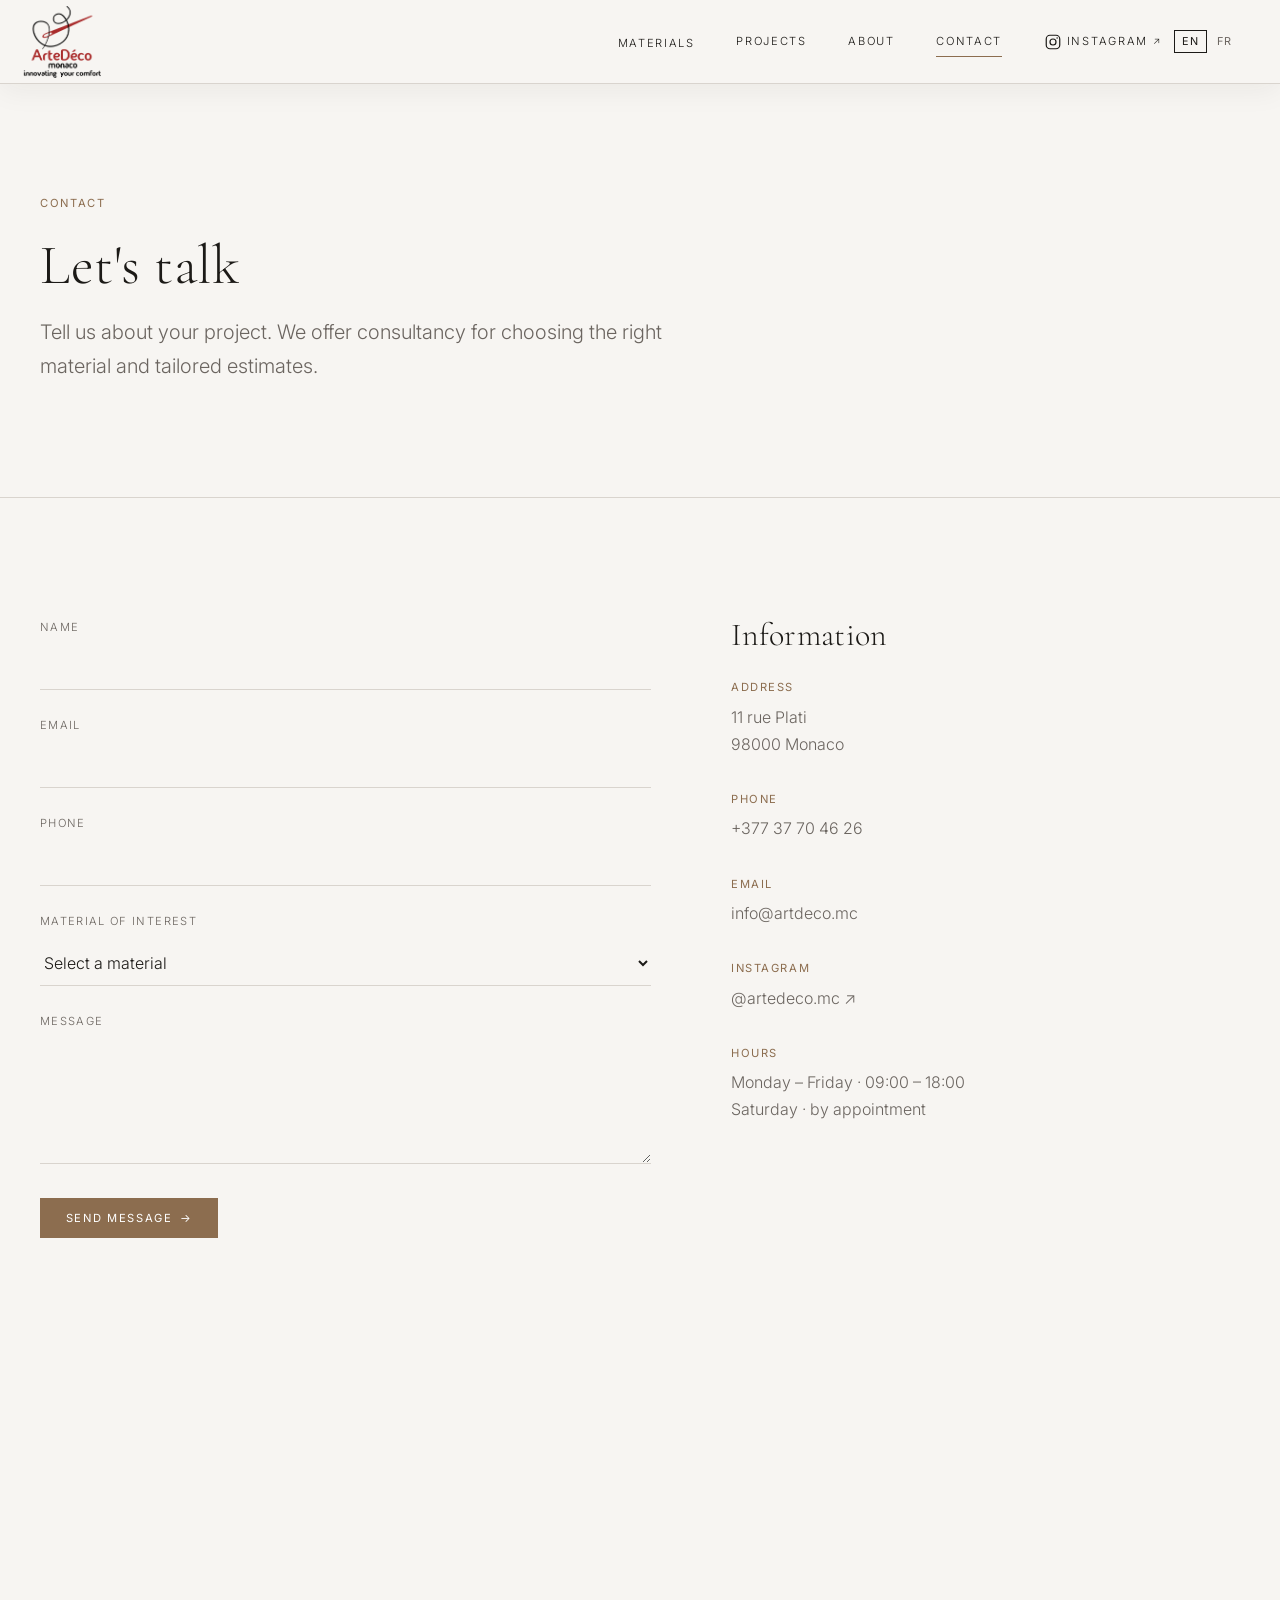
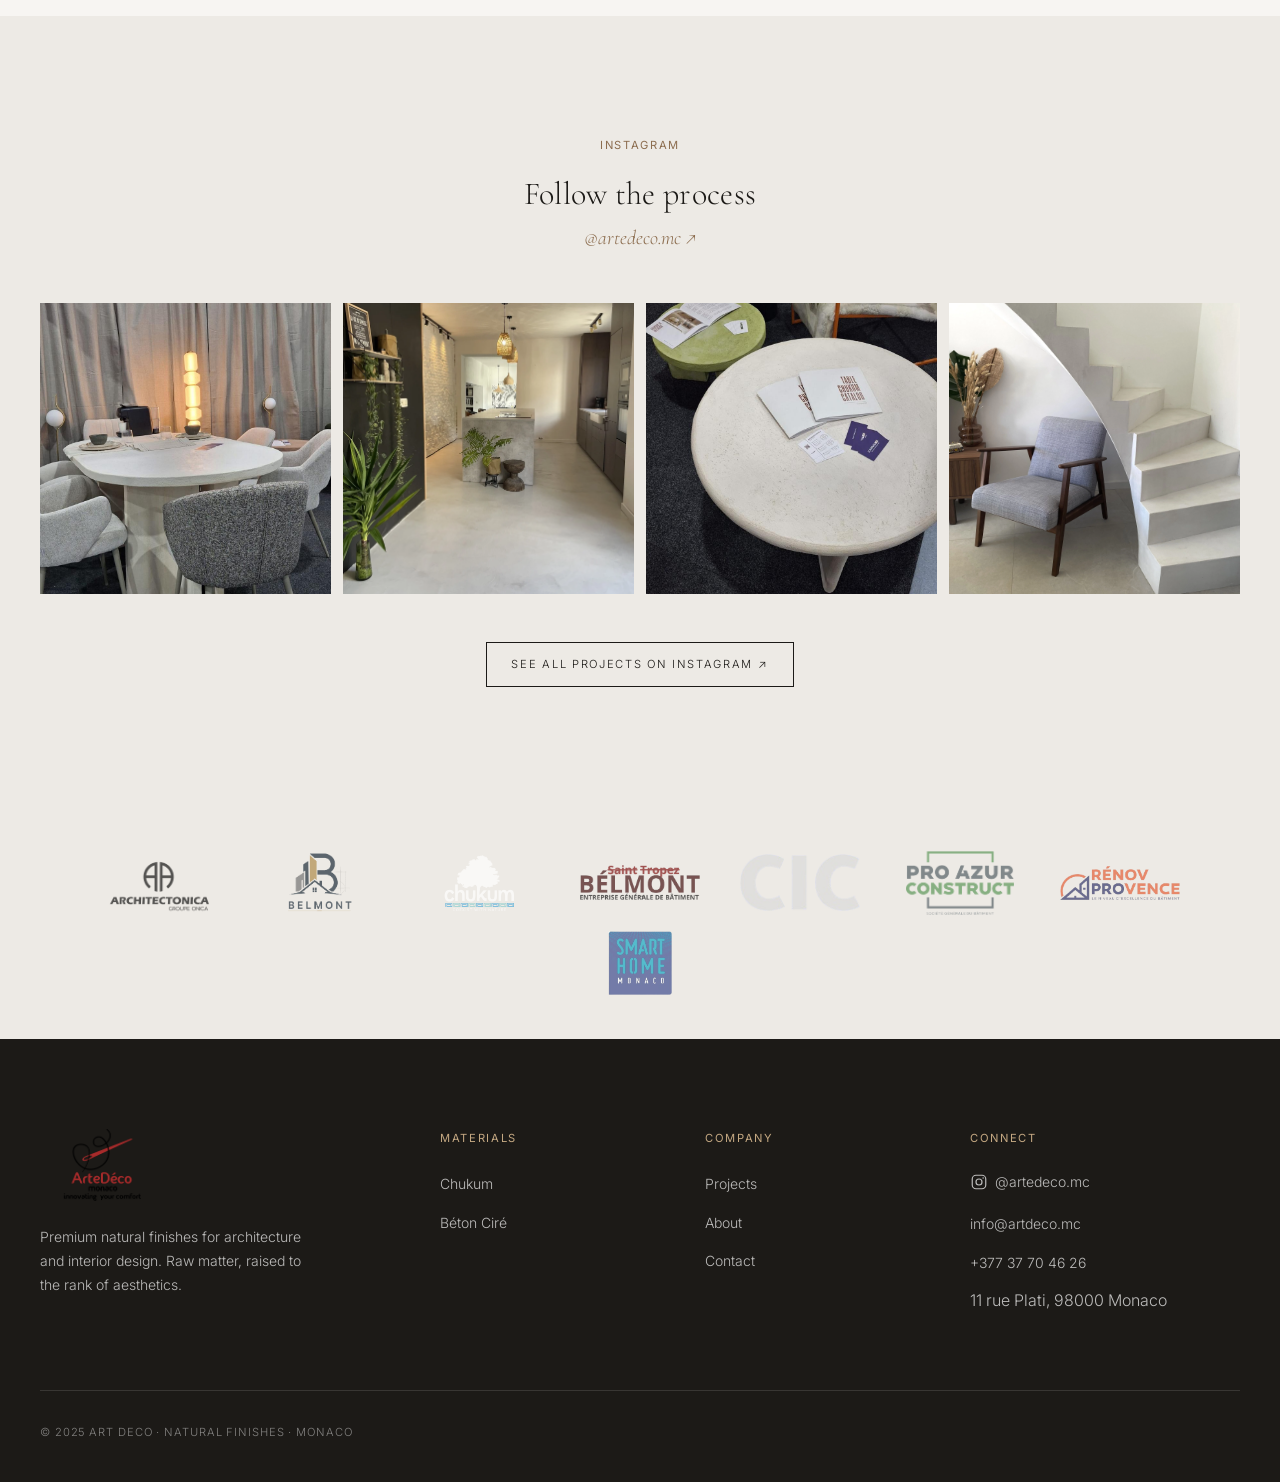
==== commit acdfe97d: "logo nou" ====
--- a/contact.html
+++ b/contact.html
@@ -17,7 +17,7 @@
 
   <header class="site-header solid">
     <div class="header-inner">
-      <a href="index.html" class="logo"><img src="images/logo/logo-color.png" alt="Art Deco" class="logo-img" /></a>
+      <a href="index.html" class="logo"><img src="logo%20(2)/logo-vector%20artedeco.png" alt="Art Deco" class="logo-img" /></a>
       <nav class="main-nav" aria-label="Main navigation">
         <div class="has-mega">
           <a href="materiale.html" class="nav-link" data-i18n="nav_materials">Materials</a>
@@ -51,7 +51,7 @@
 
     <nav class="mobile-nav" aria-label="Mobile navigation">
     <div class="mobile-nav__header">
-      <a href="index.html" class="logo"><img src="images/logo/logo-color.png" alt="Art Deco" class="logo-img" /></a>
+      <a href="index.html" class="logo"><img src="logo%20(2)/logo-vector%20artedeco.png" alt="Art Deco" class="logo-img" /></a>
       <button class="mobile-nav__close" aria-label="Close menu">&#x2715;</button>
     </div>
     <div class="mobile-nav__body">
@@ -195,7 +195,7 @@
   <footer class="site-footer">
     <div class="container">
       <div class="footer-grid">
-        <div class="footer-col"><a href="index.html" class="logo"><img src="images/logo/logo-color.png" alt="Art Deco" class="logo-img" /></a><p class="footer-tag" data-i18n="footer_tag">Premium natural finishes for architecture and interior design. Raw matter, raised to the rank of aesthetics.</p></div>
+        <div class="footer-col"><a href="index.html" class="logo"><img src="logo%20(2)/logo-vector%20artedeco.png" alt="Art Deco" class="logo-img" /></a><p class="footer-tag" data-i18n="footer_tag">Premium natural finishes for architecture and interior design. Raw matter, raised to the rank of aesthetics.</p></div>
         <div class="footer-col"><h5 data-i18n="footer_materials">Materials</h5><ul><li><a href="material-chukum.html">Chukum</a></li><li><a href="material-beton-cire.html">Béton Ciré</a></li></ul></div>
         <div class="footer-col"><h5 data-i18n="footer_company">Company</h5><ul><li><a href="proiecte.html" data-i18n="footer_projects">Projects</a></li><li><a href="despre.html" data-i18n="footer_about">About</a></li><li><a href="contact.html" data-i18n="footer_contact">Contact</a></li></ul></div>
         <div class="footer-col footer-social"><h5 data-i18n="footer_connect">Connect</h5><ul><li><a href="https://www.instagram.com/artedeco.mc/" target="_blank" rel="noopener noreferrer"><svg viewBox="0 0 24 24" fill="none" stroke="currentColor" stroke-width="1.6" aria-hidden="true"><rect x="3" y="3" width="18" height="18" rx="5"/><circle cx="12" cy="12" r="4"/><circle cx="17.5" cy="6.5" r="1" fill="currentColor" stroke="none"/></svg>@artedeco.mc</a></li><li><a href="mailto:info@artdeco.mc">info@artdeco.mc</a></li><li><a href="tel:+37737704626">+377 37 70 46 26</a></li><li>11 rue Plati, 98000 Monaco</li></ul></div>
